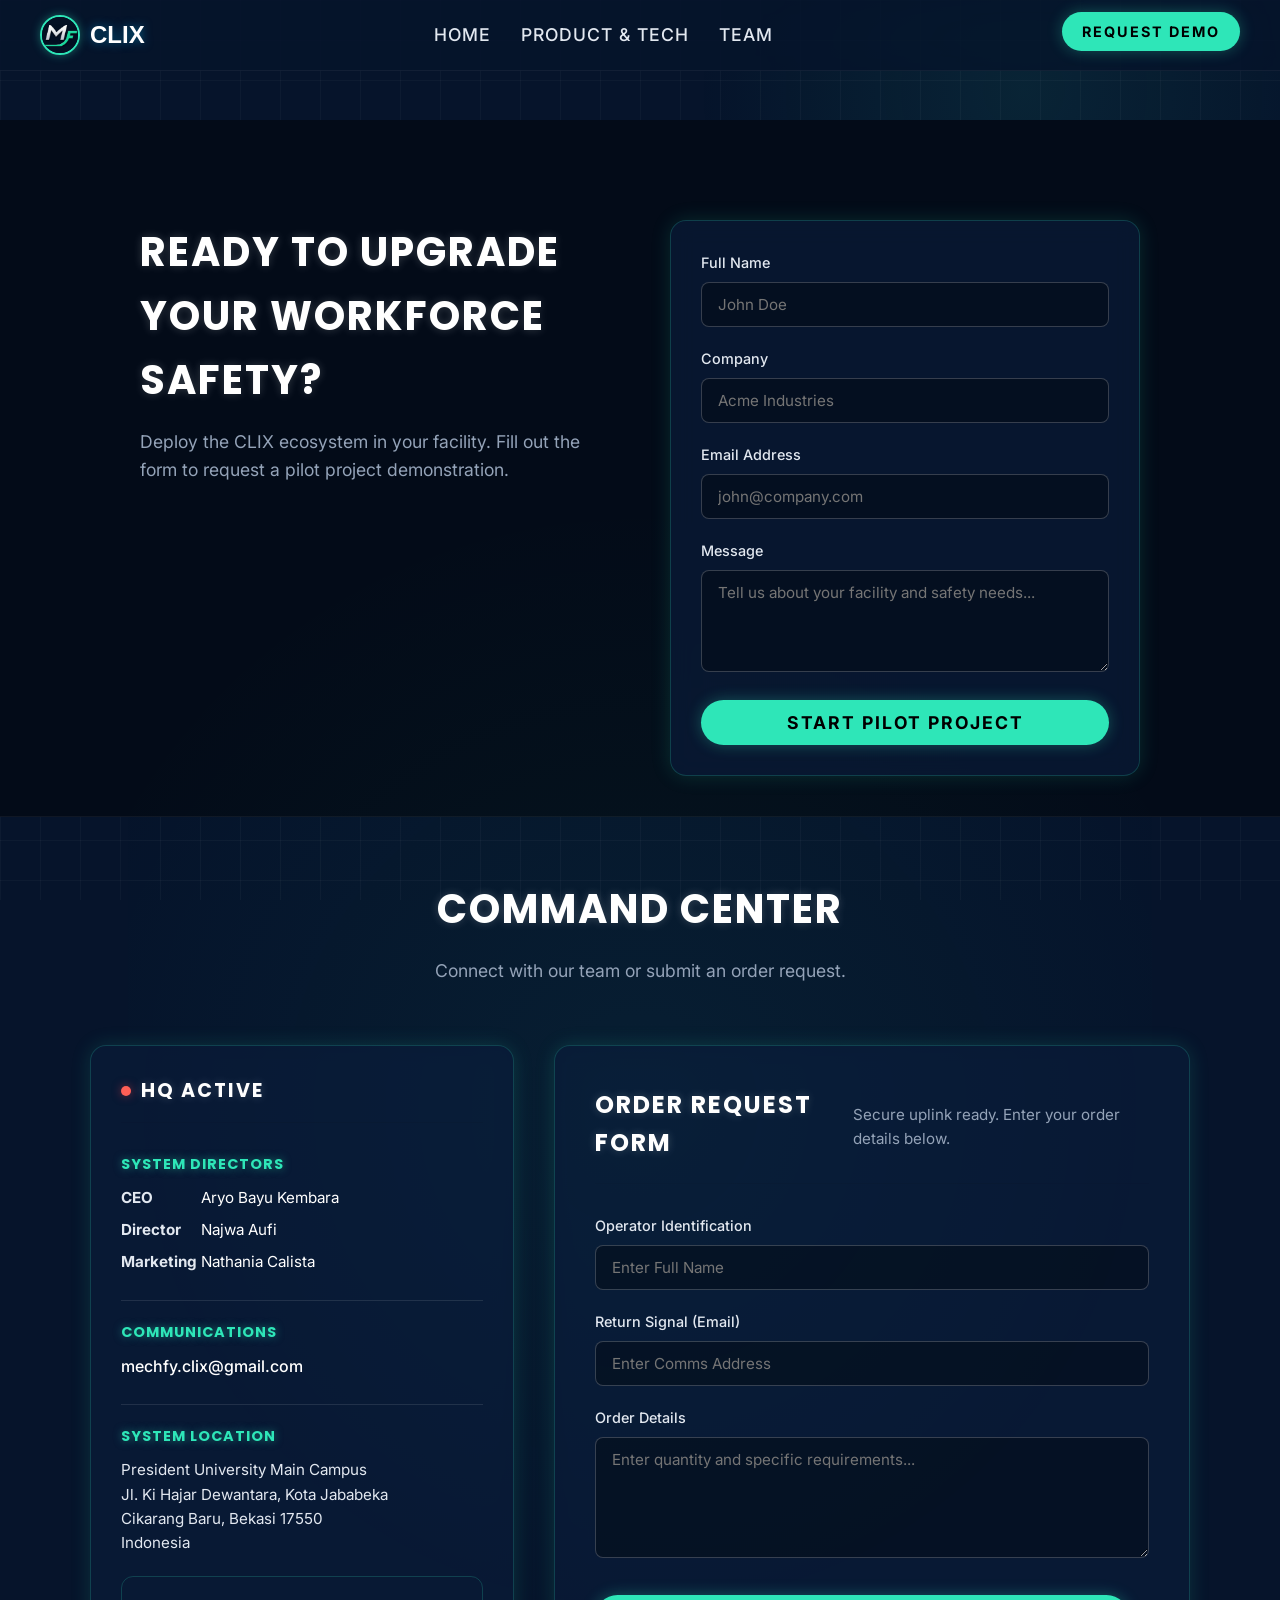
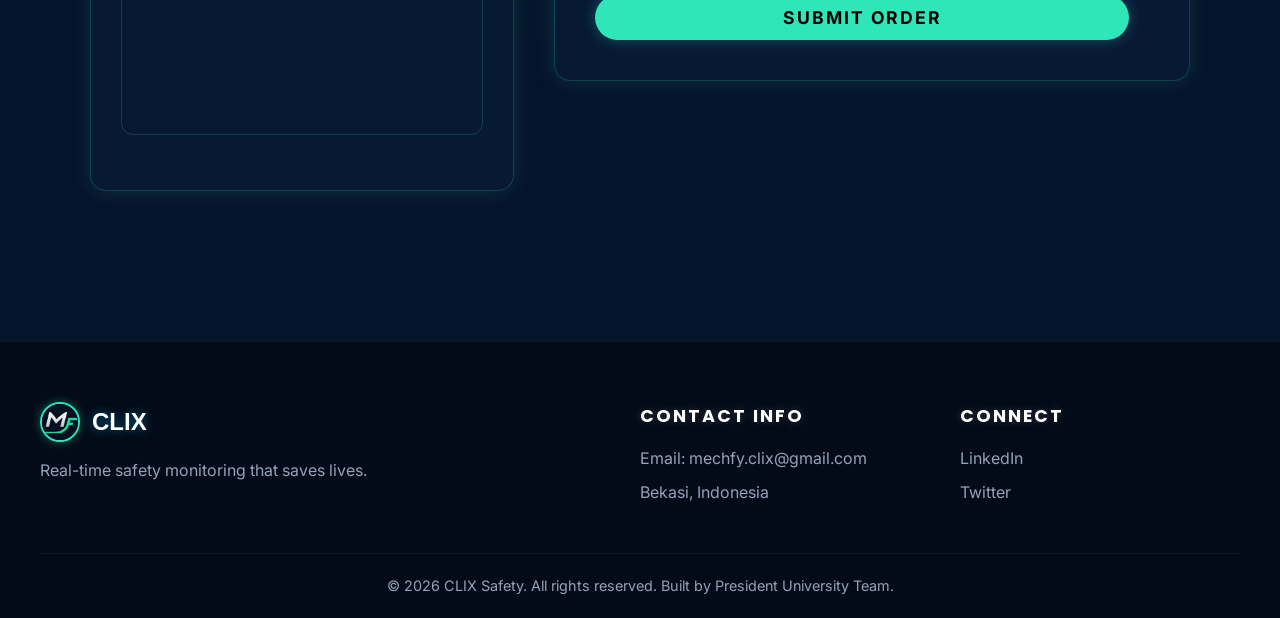
==== contact.html @ ed8d9f06 "Add files via upload" ====
<!DOCTYPE html>
<html lang="en">
<head>
    <meta charset="UTF-8">
    <meta name="viewport" content="width=device-width, initial-scale=1.0">
    <title>CLIX - Command Center</title>
    <meta name="description" content="MECHFY CLIX - Contact our Command Center.">
    <!-- Using Inter and Poppins for clean, modern SaaS typography -->
    <link href="https://fonts.googleapis.com/css2?family=Poppins:wght@400;500;600;700;800&family=Inter:wght@300;400;500;600;700&display=swap" rel="stylesheet">
    <link rel="stylesheet" href="style.css">
    <link rel="stylesheet" href="dark-brand-theme.css">
</head>
<body class="fade-in-page">
    <div class="dark-bg-grid"></div>
    <div class="ambient-glow-dark"></div>

    <nav id="navbar">
        <div class="nav-container">
            <div class="logo">
                <img src="logo.jpeg" alt="MF Logo" class="brand-logo">
                CLIX
            </div>
            <ul class="nav-links">
                <li><a href="index.html" class="nav-link">Home</a></li>
                <li><a href="product.html" class="nav-link">Product & Tech</a></li>
                <li><a href="team.html" class="nav-link">Team</a></li>
            </ul>
            <div class="nav-actions">
                <a href="contact.html" class="btn btn-primary-dark btn-sm">Request Demo</a>
            </div>
            <div class="menu-toggle" id="mobile-menu">
                <span class="bar"></span>
                <span class="bar"></span>
                <span class="bar"></span>
            </div>
        </div>
    </nav>

    <main class="page-content standalone-page">
        <!-- Request Demo Section (from index.html) -->
        <section id="demo" class="section-container-dark bg-dark-gray relative" style="padding-bottom: 40px; border-bottom: 1px solid rgba(255,255,255,0.05);">
            <div class="ambient-glow-center"></div>
            <div class="contact-grid">
                <div class="contact-info fade-in-up">
                    <h2 class="section-title-dark">Ready to upgrade your workforce safety?</h2>
                    <p class="section-desc-dark text-left">Deploy the CLIX ecosystem in your facility. Fill out the form to request a pilot project demonstration.</p>
                </div>
                
                <div class="contact-form-wrapper glass-card-dark fade-in-up delay-2">
                    <form class="saas-form">
                        <div class="form-group">
                            <label>Full Name</label>
                            <input type="text" placeholder="John Doe" required>
                        </div>
                        <div class="form-group">
                            <label>Company</label>
                            <input type="text" placeholder="Acme Industries" required>
                        </div>
                        <div class="form-group">
                            <label>Email Address</label>
                            <input type="email" placeholder="john@company.com" required>
                        </div>
                        <div class="form-group">
                            <label>Message</label>
                            <textarea placeholder="Tell us about your facility and safety needs..." rows="4"></textarea>
                        </div>
                        <button type="submit" class="btn btn-primary-dark w-full">Start Pilot Project</button>
                    </form>
                </div>
            </div>
        </section>

        <!-- Command Center Section -->
        <section id="contact" class="section-container-dark" style="padding-top: 60px;">
            <div class="section-header-dark fade-in-up">
                <h2 class="section-title-dark">Command Center</h2>
                <p class="section-desc-dark">Connect with our team or submit an order request.</p>
            </div>
            
            <div class="command-center-container fade-in-up" style="display: grid; grid-template-columns: 1fr 1.5fr; gap: 40px; max-width: 1100px; margin: 0 auto; align-items: start;">
                
                <!-- Left Panel -->
                <div class="info-panel glass-card-dark" style="padding: 30px;">
                    <div class="panel-header" style="display: flex; align-items: center; gap: 10px; margin-bottom: 30px;">
                        <div class="blinking-dot" style="width: 10px; height: 10px; background: var(--status-red); border-radius: 50%; box-shadow: 0 0 10px rgba(239, 68, 68, 0.5); animation: blink 1.5s infinite alternate;"></div>
                        <h2 class="panel-title" style="font-family: 'Poppins', sans-serif; font-size: 1.2rem; margin: 0; color: var(--text-white);">HQ ACTIVE</h2>
                    </div>
                    
                    <div class="contact-section" style="margin-bottom: 25px;">
                        <h4 class="text-turq" style="font-family: 'Poppins', sans-serif; font-size: 0.9rem; text-transform: uppercase; letter-spacing: 1px; margin-bottom: 10px;">System Directors</h4>
                        <ul class="contact-list" style="list-style: none; padding: 0; color: var(--text-white);">
                            <li style="margin-bottom: 8px;"><strong style="color: var(--text-silver); display: inline-block; width: 80px;">CEO</strong> Aryo Bayu Kembara</li>
                            <li style="margin-bottom: 8px;"><strong style="color: var(--text-silver); display: inline-block; width: 80px;">Director</strong> Najwa Aufi</li>
                            <li style="margin-bottom: 8px;"><strong style="color: var(--text-silver); display: inline-block; width: 80px;">Marketing</strong> Nathania Calista</li>
                        </ul>
                    </div>
                    
                    <div class="divider" style="height: 1px; background: rgba(255,255,255,0.1); margin: 20px 0;"></div>
                    
                    <div class="contact-section" style="margin-bottom: 25px;">
                        <h4 class="text-turq" style="font-family: 'Poppins', sans-serif; font-size: 0.9rem; text-transform: uppercase; letter-spacing: 1px; margin-bottom: 10px;">Communications</h4>
                        <p class="data-value"><a href="mailto:mechfy.clix@gmail.com" style="color: var(--text-white); text-decoration: none; font-weight: 500;">mechfy.clix@gmail.com</a></p>
                    </div>
                    
                    <div class="divider" style="height: 1px; background: rgba(255,255,255,0.1); margin: 20px 0;"></div>
                    
                    <div class="contact-section">
                        <h4 class="text-turq" style="font-family: 'Poppins', sans-serif; font-size: 0.9rem; text-transform: uppercase; letter-spacing: 1px; margin-bottom: 10px;">System Location</h4>
                        <p class="data-value address-text" style="color: var(--text-silver); font-size: 0.95rem; line-height: 1.6; margin-bottom: 20px;">
                            President University Main Campus<br>
                            Jl. Ki Hajar Dewantara, Kota Jababeka<br>
                            Cikarang Baru, Bekasi 17550<br>
                            Indonesia
                        </p>
                        <div class="map-container" style="border-radius: 12px; overflow: hidden; border: 1px solid rgba(46, 230, 184, 0.2);">
                            <iframe src="https://www.google.com/maps/embed?pb=!1m18!1m12!1m3!1d3965.7533031023774!2d107.16817117581177!3d-6.296120593693246!2m3!1f0!2f0!3f0!3m2!1i1024!2i768!4f13.1!3m3!1m2!1s0x2e6984cb26e2e4cd%3A0x8e820cfd4a0fc3f0!2sPresident%20University!5e0!3m2!1sen!2sid!4v1700000000000!5m2!1sen!2sid" width="100%" height="150" style="border:0;" allowfullscreen="" loading="lazy" referrerpolicy="no-referrer-when-downgrade"></iframe>
                        </div>
                    </div>
                </div>

                <!-- Right Panel -->
                <div class="form-panel glass-card-dark" style="padding: 40px;">
                    <div class="form-header" style="margin-bottom: 30px;">
                        <h3 style="font-family: 'Poppins', sans-serif; font-size: 1.5rem; margin-bottom: 5px; color: var(--text-white);">Order Request Form</h3>
                        <p style="color: var(--text-gray); font-size: 0.95rem;">Secure uplink ready. Enter your order details below.</p>
                    </div>
                    
                    <form id="contact-form" class="saas-form">
                        <div class="form-group">
                            <label for="name">Operator Identification</label>
                            <input type="text" id="name" name="name" placeholder="Enter Full Name" required>
                        </div>
                        
                        <div class="form-group">
                            <label for="email">Return Signal (Email)</label>
                            <input type="email" id="email" name="email" placeholder="Enter Comms Address" required>
                        </div>
                        
                        <div class="form-group">
                            <label for="message">Order Details</label>
                            <textarea id="message" name="message" rows="5" placeholder="Enter quantity and specific requirements..." required></textarea>
                        </div>
                        
                        <div class="form-actions" style="margin-top: 30px;">
                            <button type="submit" class="btn btn-primary-dark submit-btn w-full">
                                Submit Order
                            </button>
                            <div class="system-msg" id="form-msg" style="text-align: center; margin-top: 15px; font-weight: 500;"></div>
                        </div>
                    </form>
                </div>
                
            </div>
        </section>
    </main>

    <footer class="footer-dark">
        <div class="footer-container">
            <div class="footer-brand">
                <div class="logo">
                    <img src="logo.jpeg" alt="MF Logo" class="brand-logo"> CLIX
                </div>
                <p class="footer-tagline">Real-time safety monitoring that saves lives.</p>
            </div>
            <div class="footer-links">
                <h4>Contact Info</h4>
                <p>Email: mechfy.clix@gmail.com</p>
                <p>Bekasi, Indonesia</p>
            </div>
            <div class="footer-social">
                <h4>Connect</h4>
                <a href="#" class="social-link">LinkedIn</a>
                <a href="#" class="social-link">Twitter</a>
            </div>
        </div>
        <div class="footer-bottom">
            <p>&copy; 2026 CLIX Safety. All rights reserved. Built by President University Team.</p>
        </div>
    </footer>

    <script src="script.js"></script>
</body>
</html>
---- style.css ----
:root {
    /* Color Palette - ANTIGRAVITY DARK THEME */
    --bg-dark: #050a1f; /* Deep space blue */
    --bg-panel: rgba(10, 17, 40, 0.6); /* Dark holographic glass */
    --neon-cyan: #00bfff; /* Deep sky blue glowing accent */
    --neon-blue: #0077ff; /* Rich blue */
    --neon-red: #ff1744; /* Alert red */
    --neon-purple: #8a2be2; /* Electric purple edge glow */
    --neon-yellow: #ffab00;
    --neon-green: #00e676;
    
    --text-main: #ffffff; /* Crisp white for premium feel */
    --text-muted: #8b9cd0; /* Soft space blue-gray */
    
    --glass-border: rgba(138, 43, 226, 0.4); /* Purple glowing border */
    --glass-bg: rgba(10, 17, 40, 0.6); /* Translucent dark space */
    --tech-shadow: 0 0 15px rgba(138, 43, 226, 0.3), inset 0 0 20px rgba(0, 191, 255, 0.05); /* Volumetric glow */
    
    /* Typography */
    --font-heading: 'Orbitron', sans-serif;
    --font-ui: 'Rajdhani', sans-serif;
    --font-body: 'Inter', sans-serif;
    
    /* Transitions */
    --transition-fast: 0.2s ease;
    --transition-medium: 0.4s cubic-bezier(0.175, 0.885, 0.32, 1.275);
    --transition-slow: 0.8s ease;
}

* {
    margin: 0;
    padding: 0;
    box-sizing: border-box;
}

body {
    background-color: var(--bg-dark);
    color: var(--text-main);
    font-family: var(--font-body);
    line-height: 1.6;
    overflow-x: hidden;
    width: 100%;
    max-width: 100%;
}

html {
    overflow-x: hidden;
    width: 100%;
    max-width: 100%;
    scroll-behavior: smooth;
}

/* Background Effects for Dark Theme */
.cyber-grid {
    position: fixed;
    top: 0;
    left: 0;
    width: 100%;
    height: 100vh;
    background: 
        linear-gradient(rgba(138, 43, 226, 0.05) 1px, transparent 1px),
        linear-gradient(90deg, rgba(138, 43, 226, 0.05) 1px, transparent 1px),
        radial-gradient(ellipse at top left, #0a1128, transparent 80%),
        radial-gradient(ellipse at bottom right, #1a0b2e, transparent 80%);
    background-size: 40px 40px, 40px 40px, 100% 100%, 100% 100%;
    background-color: var(--bg-dark);
    z-index: -2;
    pointer-events: none;
}

.background-glow {
    position: fixed;
    top: -30vh;
    left: -20vw;
    width: 80vw;
    height: 80vh;
    background: radial-gradient(circle, rgba(138, 43, 226, 0.12) 0%, rgba(0, 191, 255, 0.08) 40%, transparent 70%);
    z-index: -1;
    pointer-events: none;
    animation: drift 25s infinite alternate ease-in-out;
}

@keyframes drift {
    0% { transform: translate(0, 0) scale(1); opacity: 0.8; }
    100% { transform: translate(30vw, 20vh) scale(1.2); opacity: 1; }
}

/* Typography & General */
h1, h2, h3, h4, h5, h6 {
    font-family: var(--font-heading);
    letter-spacing: 2px;
    text-transform: uppercase;
    color: #ffffff;
    text-shadow: 0 0 10px rgba(255, 255, 255, 0.2);
}

.text-gradient {
    background: linear-gradient(90deg, var(--neon-cyan), var(--neon-purple));
    -webkit-background-clip: text;
    -webkit-text-fill-color: transparent;
    text-shadow: 0 0 20px rgba(138, 43, 226, 0.4);
}

.neon-text {
    color: var(--neon-cyan);
    text-shadow: 0 0 8px rgba(0, 191, 255, 0.5);
}

/* Glassmorphism Components */
.glass-card {
    background: var(--glass-bg);
    backdrop-filter: blur(15px);
    -webkit-backdrop-filter: blur(15px);
    border: 1px solid var(--glass-border);
    border-radius: 12px;
    padding: 30px;
    box-shadow: var(--tech-shadow);
    position: relative;
    overflow: hidden;
    transition: var(--transition-medium);
}

.glass-card::before {
    content: '';
    position: absolute;
    top: 0;
    left: -100%;
    width: 50%;
    height: 100%;
    background: linear-gradient(to right, transparent, rgba(255, 255, 255, 0.05), transparent);
    transform: skewX(-20deg);
    transition: 0.5s;
    pointer-events: none;
}

.glass-card:hover::before {
    left: 150%;
}

.glass-card:hover {
    box-shadow: 0 0 25px rgba(138, 43, 226, 0.6), inset 0 0 30px rgba(0, 191, 255, 0.15);
    border-color: rgba(0, 191, 255, 0.6);
    transform: translateY(-5px);
}

/* Navigation - Dark Theme */
#navbar {
    position: fixed;
    width: 100%;
    top: 0;
    z-index: 1000;
    background: rgba(5, 10, 31, 0.8);
    backdrop-filter: blur(15px);
    -webkit-backdrop-filter: blur(15px);
    border-bottom: 1px solid rgba(138, 43, 226, 0.3);
    transition: var(--transition-medium);
}

#navbar.scrolled {
    background: rgba(5, 10, 31, 0.95);
    box-shadow: 0 4px 20px rgba(138, 43, 226, 0.2);
    padding: 5px 0;
}

.nav-container {
    max-width: 1400px;
    margin: 0 auto;
    padding: 0 40px;
    display: flex;
    justify-content: space-between;
    align-items: center;
    height: 70px;
}

.logo {
    font-family: var(--font-heading);
    font-size: 1.5rem;
    font-weight: 900;
    display: flex;
    align-items: center;
    gap: 10px;
    color: #ffffff;
    text-shadow: 0 0 10px rgba(0, 191, 255, 0.5);
}

.logo-icon {
    width: 24px;
    height: 24px;
    background: var(--neon-cyan);
    clip-path: polygon(50% 0%, 100% 25%, 100% 75%, 50% 100%, 0% 75%, 0% 25%);
    box-shadow: 0 0 15px var(--neon-cyan);
}

.nav-links {
    display: flex;
    list-style: none;
    gap: 30px;
}

.nav-links a {
    color: #ffffff;
    text-decoration: none;
    font-family: var(--font-ui);
    font-size: 1.1rem;
    font-weight: 600;
    text-transform: uppercase;
    letter-spacing: 1px;
    transition: var(--transition-fast);
    position: relative;
}

.nav-links a::after {
    content: '';
    position: absolute;
    bottom: -5px;
    left: 0;
    width: 0%;
    height: 2px;
    background: var(--neon-cyan);
    transition: var(--transition-fast);
}

.nav-links a:hover, .nav-links a.active {
    color: var(--neon-cyan);
    text-shadow: 0 0 10px rgba(0, 191, 255, 0.5);
}

.nav-links a:hover::after, .nav-links a.active::after {
    width: 100%;
}

.nav-contact {
    color: #ffffff !important;
    background: rgba(138, 43, 226, 0.2);
    border: 1px solid var(--neon-purple);
    padding: 5px 15px;
    border-radius: 4px;
    box-shadow: 0 0 15px rgba(138, 43, 226, 0.4);
}

.nav-contact::after {
    display: none !important;
}

.nav-contact:hover {
    background: #1e4bd8;
    transform: translateY(-2px);
    box-shadow: 0 6px 15px rgba(41, 98, 255, 0.4);
}

.menu-toggle {
    display: none;
    flex-direction: column;
    gap: 5px;
    cursor: pointer;
}

.menu-toggle .bar {
    width: 25px;
    height: 3px;
    background-color: var(--neon-blue);
    transition: var(--transition-fast);
}

/* Common Section Styles */
.section-container {
    max-width: 1400px;
    margin: 0 auto;
    padding: 100px 40px;
}

.section-header {
    text-align: center;
    margin-bottom: 60px;
}

.section-title {
    font-size: 2.5rem;
    color: #ffffff;
    margin-bottom: 15px;
    text-shadow: 0 0 10px rgba(255, 255, 255, 0.2);
}

.title-underline {
    width: 80px;
    height: 4px;
    background: var(--neon-cyan);
    margin: 0 auto;
    position: relative;
}

.title-underline::before, .title-underline::after {
    content: '';
    position: absolute;
    top: 0;
    width: 10px;
    height: 100%;
    background: var(--neon-blue);
}

.title-underline::before { left: -15px; }
.title-underline::after { right: -15px; }

/* Buttons - Dark Theme */
.btn {
    display: inline-block;
    padding: 15px 30px;
    font-family: var(--font-ui);
    font-size: 1.1rem;
    font-weight: 600;
    text-transform: uppercase;
    letter-spacing: 2px;
    text-decoration: none;
    cursor: pointer;
    border: none;
    border-radius: 4px;
    position: relative;
    overflow: hidden;
    transition: var(--transition-fast);
}

.btn-primary {
    background: linear-gradient(135deg, rgba(138, 43, 226, 0.8), rgba(0, 191, 255, 0.8));
    border: 1px solid var(--neon-cyan);
    color: #fff;
    box-shadow: 0 0 20px rgba(138, 43, 226, 0.5);
}

.btn-primary:hover {
    box-shadow: 0 0 30px rgba(0, 191, 255, 0.8);
    transform: translateY(-2px);
    background: linear-gradient(135deg, var(--neon-purple), var(--neon-cyan));
}

.btn-outline {
    background: rgba(0, 191, 255, 0.1);
    color: #ffffff;
    border: 1px solid var(--neon-cyan);
    box-shadow: inset 0 0 10px rgba(0, 191, 255, 0.2);
}

.btn-outline:hover {
    background: rgba(0, 191, 255, 0.2);
    box-shadow: 0 0 20px rgba(0, 191, 255, 0.4), inset 0 0 15px rgba(0, 191, 255, 0.4);
    transform: translateY(-2px);
}

.btn-pulse {
    background: rgba(138, 43, 226, 0.1);
    color: #ffffff;
    border: 1px solid var(--neon-purple);
    animation: pulse-border-dark 2s infinite;
}

.btn-pulse:hover {
    background: rgba(138, 43, 226, 0.4);
    box-shadow: 0 0 20px rgba(138, 43, 226, 0.6);
}

@keyframes pulse-border-dark {
    0% { box-shadow: 0 0 0 0 rgba(138, 43, 226, 0.6); }
    70% { box-shadow: 0 0 0 10px rgba(138, 43, 226, 0); }
    100% { box-shadow: 0 0 0 0 rgba(138, 43, 226, 0); }
}

@keyframes pulse-border-light {
    0% { box-shadow: 0 0 0 0 rgba(41, 98, 255, 0.4); }
    70% { box-shadow: 0 0 0 10px rgba(41, 98, 255, 0); }
    100% { box-shadow: 0 0 0 0 rgba(41, 98, 255, 0); }
}

/* Glassmorphism Cards - Light Theme */
.glass-card {
    background: var(--glass-bg);
    backdrop-filter: blur(15px);
    -webkit-backdrop-filter: blur(15px);
    border: 1px solid var(--glass-border);
    border-radius: 12px;
    padding: 30px;
    position: relative;
    overflow: hidden;
    box-shadow: var(--tech-shadow);
}

.glass-card::before {
    content: '';
    position: absolute;
    top: 0;
    left: 0;
    width: 100%;
    height: 2px;
    background: linear-gradient(90deg, transparent, var(--neon-cyan), transparent);
    opacity: 0.8;
}

/* HERO SECTION */
.hero-section {
    min-height: 100vh;
    display: flex;
    align-items: center;
    padding-top: 80px;
    position: relative;
}

.hero-container {
    max-width: 1400px;
    margin: 0 auto;
    padding: 0 40px;
    display: grid;
    grid-template-columns: 1fr 1fr;
    gap: 50px;
    align-items: center;
}

.hud-badge {
    display: inline-flex;
    align-items: center;
    gap: 10px;
    font-family: var(--font-ui);
    font-weight: 700;
    letter-spacing: 2px;
    color: #009624; /* Darker green for white bg */
    background: rgba(0, 200, 83, 0.1);
    border: 1px solid rgba(0, 200, 83, 0.4);
    padding: 5px 15px;
    border-radius: 20px;
    margin-bottom: 20px;
}

.pulse-dot {
    width: 8px;
    height: 8px;
    border-radius: 50%;
    background: var(--neon-green);
    box-shadow: 0 0 10px var(--neon-green);
    animation: blink 1s infinite alternate;
}

@keyframes blink {
    0% { opacity: 0.3; }
    100% { opacity: 1; }
}

.hero-title {
    font-size: 4rem;
    line-height: 1.1;
    margin-bottom: 20px;
}

.hero-subtitle {
    font-size: 1.2rem;
    color: var(--text-muted);
    margin-bottom: 40px;
    max-width: 500px;
}

.cta-group {
    display: flex;
    gap: 20px;
}

.hero-visual {
    position: relative;
    height: 600px;
    display: flex;
    justify-content: center;
    align-items: center;
}

.product-img {
    max-width: 80%;
    max-height: 80%;
    z-index: 2;
    filter: drop-shadow(0 20px 40px rgba(0, 0, 0, 0.15));
}

.floating {
    animation: float 6s ease-in-out infinite;
}

@keyframes float {
    0% { transform: translateY(0px); }
    50% { transform: translateY(-20px); }
    100% { transform: translateY(0px); }
}

.scan-line {
    position: absolute;
    width: 100%;
    height: 2px;
    background: var(--neon-cyan);
    box-shadow: 0 0 15px var(--neon-cyan);
    top: 0;
    z-index: 3;
    opacity: 0.6;
    animation: scan 4s linear infinite;
}

@keyframes scan {
    0% { top: 10%; opacity: 0; }
    10% { opacity: 0.6; }
    90% { opacity: 0.6; }
    100% { top: 90%; opacity: 0; }
}

/* Floating Indicators - Light Theme */
.floating-indicators {
    position: absolute;
    width: 100%;
    height: 100%;
    top: 0;
    left: 0;
    pointer-events: none;
    z-index: 4;
}

.indicator {
    position: absolute;
    background: rgba(255, 255, 255, 0.9);
    border: 1px solid var(--glass-border);
    padding: 8px 15px;
    border-radius: 6px;
    font-family: var(--font-ui);
    font-size: 0.9rem;
    font-weight: 700;
    letter-spacing: 1px;
    backdrop-filter: blur(5px);
    display: flex;
    align-items: center;
    gap: 10px;
    box-shadow: 0 5px 15px rgba(0, 0, 0, 0.05);
}

.status-active { color: #009624; }
.status-warning { color: #f57f17; }
.status-nominal { color: var(--neon-blue); }
.status-standby { color: var(--neon-red); }

.indicator-icon {
    width: 12px;
    height: 12px;
    border-radius: 50%;
}

.gps-icon { background: var(--neon-green); box-shadow: 0 0 5px var(--neon-green); }
.gas-icon { background: var(--neon-yellow); box-shadow: 0 0 5px var(--neon-yellow); }
.impact-icon { background: var(--neon-blue); box-shadow: 0 0 5px var(--neon-blue); }
.sos-icon { background: var(--neon-red); box-shadow: 0 0 5px var(--neon-red); }

.float-1 { top: 20%; left: 0; animation: float-indicator 4s ease-in-out infinite; }
.float-2 { top: 30%; right: 0; animation: float-indicator 5s ease-in-out infinite 1s; }
.float-3 { bottom: 30%; left: 10%; animation: float-indicator 4.5s ease-in-out infinite 0.5s; }
.float-4 { bottom: 20%; right: 10%; animation: float-indicator 5.5s ease-in-out infinite 1.5s; }

@keyframes float-indicator {
    0%, 100% { transform: translateY(0); }
    50% { transform: translateY(-10px); }
}

/* SYSTEM OVERVIEW */
.system-grid {
    display: grid;
    grid-template-columns: 1fr 1fr;
    gap: 40px;
}

.glow-border {
    border-color: var(--neon-cyan);
    box-shadow: 0 0 0 1px var(--neon-cyan), 0 15px 35px rgba(0, 180, 216, 0.15);
}

.system-grid h3 {
    margin-top: 15px;
    margin-bottom: 15px;
    color: #ffffff;
}

/* PRODUCT SECTION */
.product-layout {
    display: grid;
    grid-template-columns: 1fr 1.5fr;
    gap: 50px;
    align-items: center;
    margin-bottom: 80px;
}

.product-display {
    position: relative;
    display: flex;
    justify-content: center;
    align-items: center;
}

.product-holo-ring {
    position: absolute;
    width: 300px;
    height: 300px;
    border: 2px dashed rgba(0, 180, 216, 0.4);
    border-radius: 50%;
    animation: rotate 20s linear infinite;
    z-index: 1;
}

@keyframes rotate {
    0% { transform: rotate(0deg); }
    100% { transform: rotate(360deg); }
}

.product-closeup {
    max-width: 100%;
    z-index: 2;
    position: relative;
    filter: drop-shadow(0 20px 40px rgba(0, 0, 0, 0.15));
}

.features-grid {
    display: grid;
    grid-template-columns: 1fr 1fr;
    gap: 20px;
}

.feature-item {
    display: flex;
    gap: 15px;
    align-items: flex-start;
    padding: 20px;
    transition: var(--transition-fast);
}

.feature-item:hover {
    transform: translateX(10px);
    border-color: var(--neon-cyan);
    background: rgba(0, 191, 255, 0.1);
    box-shadow: 0 0 20px rgba(0, 191, 255, 0.3), inset 0 0 10px rgba(0, 191, 255, 0.1);
}

.feature-dot {
    width: 12px;
    height: 12px;
    border-radius: 50%;
    margin-top: 6px;
    flex-shrink: 0;
}

.feature-dot.cyan { background: var(--neon-cyan); }
.feature-dot.yellow { background: var(--neon-yellow); }
.feature-dot.blue { background: var(--neon-blue); }
.feature-dot.red { background: var(--neon-red); }
.feature-dot.purple { background: var(--neon-purple); }

.feature-content h4 {
    color: #ffffff;
    margin-bottom: 5px;
    font-size: 1.1rem;
    text-shadow: 0 0 5px rgba(255, 255, 255, 0.2);
}

.feature-content p {
    font-size: 0.9rem;
    color: var(--text-muted);
}

/* Data Pipeline */
.how-it-works {
    text-align: center;
    background: var(--glass-bg);
    border: 1px solid var(--glass-border);
    border-radius: 12px;
    padding: 40px;
    box-shadow: var(--tech-shadow);
}

.subsection-title {
    margin-bottom: 30px;
    color: var(--neon-blue);
}

.pipeline {
    display: flex;
    justify-content: center;
    align-items: center;
    flex-wrap: wrap;
    gap: 20px;
}

.pipe-node {
    padding: 15px 30px;
    background: rgba(10, 17, 40, 0.6);
    backdrop-filter: blur(5px);
    border: 1px solid rgba(138, 43, 226, 0.4);
    border-radius: 6px;
    font-family: var(--font-heading);
    font-weight: 700;
    letter-spacing: 1px;
    color: #ffffff;
    box-shadow: 0 4px 15px rgba(138, 43, 226, 0.2);
}

.pipe-node.active {
    border-color: var(--neon-blue);
    color: var(--neon-blue);
    box-shadow: 0 0 15px rgba(41, 98, 255, 0.15);
    background: rgba(41, 98, 255, 0.05);
}

.pipe-node.alert {
    border-color: var(--neon-red);
    color: var(--neon-red);
    box-shadow: 0 0 15px rgba(255, 23, 68, 0.15);
    background: rgba(255, 23, 68, 0.05);
}

.pipe-arrow {
    width: 50px;
    height: 2px;
    background: var(--neon-cyan);
    position: relative;
}

.pipe-arrow::after {
    content: '';
    position: absolute;
    right: 0;
    top: -4px;
    border-top: 5px solid transparent;
    border-bottom: 5px solid transparent;
    border-left: 10px solid var(--neon-cyan);
}

/* TECHNOLOGY SECTION */
.tech-bg {
    position: relative;
}

.tech-bg::before {
    content: '';
    position: absolute;
    top: 0;
    left: 0;
    width: 100%;
    height: 100%;
    background: radial-gradient(circle at center, rgba(0, 180, 216, 0.03) 0%, transparent 70%);
    pointer-events: none;
}

.tech-content {
    display: grid;
    grid-template-columns: 1fr 1fr;
    gap: 40px;
    align-items: center;
}

.data-visualization {
    position: relative;
    height: 300px;
    display: flex;
    justify-content: center;
    align-items: center;
}

.core-server {
    font-family: var(--font-heading);
    font-weight: 900;
    font-size: 1.5rem;
    color: var(--neon-blue);
    z-index: 10;
}

.data-ring {
    position: absolute;
    border: 1px solid rgba(0, 180, 216, 0.3);
    border-radius: 50%;
    top: 50%;
    left: 50%;
    transform: translate(-50%, -50%);
}

.ring-1 { width: 100px; height: 100px; animation: pulse-ring-light 2s infinite; }
.ring-2 { width: 180px; height: 180px; border-style: dashed; animation: rotate 10s linear infinite; }
.ring-3 { width: 260px; height: 260px; border-color: rgba(41, 98, 255, 0.3); animation: rotate 15s linear infinite reverse; }

@keyframes pulse-ring-light {
    0% { transform: translate(-50%, -50%) scale(1); opacity: 1; border-width: 2px; }
    100% { transform: translate(-50%, -50%) scale(1.5); opacity: 0; border-width: 0px; }
}

/* TEAM PAGE */
.team-grid {
    display: grid;
    grid-template-columns: repeat(auto-fill, minmax(280px, 1fr));
    gap: 30px;
}

.team-card {
    background: rgba(10, 17, 40, 0.6);
    backdrop-filter: blur(10px);
    border: 1px solid var(--glass-border);
    border-radius: 12px;
    padding: 30px 20px;
    text-align: center;
    position: relative;
    overflow: hidden;
    transition: var(--transition-medium);
    cursor: pointer;
    box-shadow: 0 4px 15px rgba(138, 43, 226, 0.1);
}

.team-card::before {
    content: '';
    position: absolute;
    top: 0;
    left: 0;
    width: 100%;
    height: 4px;
    background: var(--neon-blue);
    transform: scaleX(0);
    transform-origin: left;
    transition: var(--transition-medium);
}

.team-card::after {
    content: '';
    position: absolute;
    bottom: 0;
    left: 0;
    width: 100%;
    height: 100%;
    background: linear-gradient(to top, rgba(0, 180, 216, 0.05), transparent);
    opacity: 0;
    transition: var(--transition-medium);
    z-index: 1;
}

.team-card:hover {
    transform: translateY(-10px);
    border-color: rgba(0, 180, 216, 0.3);
    box-shadow: 0 20px 40px rgba(0, 180, 216, 0.1);
}

.team-card:hover::before {
    transform: scaleX(1);
    background: var(--neon-cyan);
}

.team-card:hover::after {
    opacity: 1;
}

.member-photo {
    width: 100px;
    height: 100px;
    border-radius: 50%;
    margin: 0 auto 20px;
    background: #f1f5f9;
    border: 3px solid rgba(0, 180, 216, 0.1);
    position: relative;
    z-index: 2;
    overflow: hidden;
    display: flex;
    align-items: center;
    justify-content: center;
}

.member-photo img {
    width: 100%;
    height: 100%;
    object-fit: cover;
    filter: grayscale(20%) contrast(1.1);
    transition: var(--transition-medium);
}

.team-card:hover .member-photo img {
    filter: grayscale(0%) contrast(1);
}

.member-info {
    position: relative;
    z-index: 2;
}

.member-name {
    font-family: var(--font-heading);
    font-size: 1.1rem;
    color: #ffffff;
    margin-bottom: 5px;
    letter-spacing: 1px;
    text-shadow: 0 0 5px rgba(255, 255, 255, 0.2);
}

.member-role {
    font-family: var(--font-ui);
    color: var(--neon-blue);
    font-weight: 700;
    font-size: 0.9rem;
    text-transform: uppercase;
    margin-bottom: 15px;
}

.member-desc {
    font-size: 0.85rem;
    color: var(--text-muted);
    transition: var(--transition-medium);
    height: 0;
    overflow: hidden;
}

.team-card:hover .member-desc {
    height: 40px;
    margin-top: 10px;
}

/* CONTACT PAGE */
.command-center-container {
    display: grid;
    grid-template-columns: 1fr 1.5fr;
    gap: 40px;
}

.tech-border {
    border: 1px solid var(--glass-border);
    position: relative;
}

.tech-border::before {
    content: '';
    position: absolute;
    top: -1px; left: -1px;
    width: 20px; height: 20px;
    border-top: 2px solid var(--neon-blue);
    border-left: 2px solid var(--neon-blue);
}
.tech-border::after {
    content: '';
    position: absolute;
    bottom: -1px; right: -1px;
    width: 20px; height: 20px;
    border-bottom: 2px solid var(--neon-blue);
    border-right: 2px solid var(--neon-blue);
}

.panel-header, .form-header {
    display: flex;
    align-items: center;
    gap: 15px;
    margin-bottom: 30px;
    border-bottom: 1px solid rgba(0, 0, 0, 0.05);
    padding-bottom: 15px;
}

.blinking-dot.red {
    width: 12px; height: 12px;
    background: var(--neon-red);
    border-radius: 50%;
    animation: blink 1.5s infinite;
}

.contact-section {
    margin-bottom: 25px;
}

.contact-section h4 {
    margin-bottom: 10px;
    font-size: 1rem;
}

.contact-list {
    list-style: none;
}

.contact-list li {
    margin-bottom: 8px;
    font-size: 0.95rem;
    display: flex;
    align-items: center;
}

.role {
    display: inline-block;
    width: 70px;
    font-family: var(--font-ui);
    font-size: 0.8rem;
    color: var(--text-muted);
    text-transform: uppercase;
    font-weight: 600;
}

.divider {
    height: 1px;
    background: linear-gradient(90deg, transparent, rgba(0,0,0,0.05), transparent);
    margin: 20px 0;
}

.link-hover {
    color: var(--neon-blue);
    text-decoration: none;
    font-weight: 600;
    transition: var(--transition-fast);
}

.link-hover:hover {
    color: var(--neon-cyan);
}

.address-text {
    font-size: 0.9rem;
    color: var(--text-muted);
    margin-bottom: 15px;
}

.map-container {
    position: relative;
    border: 1px solid var(--glass-border);
    border-radius: 6px;
    overflow: hidden;
}

.map-overlay {
    position: absolute;
    top: 10px;
    right: 10px;
    background: rgba(255, 255, 255, 0.9);
    border: 1px solid var(--neon-blue);
    color: var(--neon-blue);
    font-family: var(--font-ui);
    font-size: 0.7rem;
    padding: 3px 8px;
    border-radius: 4px;
    pointer-events: none;
    font-weight: 700;
}

/* FORM */
.status-indicator {
    margin-left: auto;
    font-family: var(--font-ui);
    font-size: 0.8rem;
    color: #009624;
    background: rgba(0, 200, 83, 0.1);
    padding: 3px 10px;
    border-radius: 10px;
    border: 1px solid rgba(0, 200, 83, 0.4);
    font-weight: 600;
}

.cyber-form .input-group {
    position: relative;
    margin-bottom: 25px;
}

.cyber-form label {
    display: block;
    font-family: var(--font-ui);
    font-size: 0.85rem;
    color: var(--text-muted);
    margin-bottom: 8px;
    letter-spacing: 1px;
    font-weight: 600;
}

.cyber-form input, .cyber-form textarea {
    width: 100%;
    background: rgba(10, 17, 40, 0.6);
    border: 1px solid rgba(138, 43, 226, 0.3);
    color: #ffffff;
    padding: 15px;
    font-family: var(--font-body);
    border-radius: 6px;
    outline: none;
    transition: var(--transition-fast);
    box-shadow: inset 0 2px 4px rgba(0,0,0,0.2);
}

.cyber-form input:focus, .cyber-form textarea:focus {
    border-color: var(--neon-cyan);
    background: rgba(10, 17, 40, 0.8);
    box-shadow: 0 0 10px rgba(0, 191, 255, 0.3), inset 0 2px 4px rgba(0,0,0,0.2);
}

.input-focus-border {
    position: absolute;
    bottom: 0;
    left: 0;
    width: 0;
    height: 2px;
    background: var(--neon-blue);
    transition: var(--transition-medium);
}

.cyber-form input:focus ~ .input-focus-border,
.cyber-form textarea:focus ~ .input-focus-border {
    width: 100%;
}

.form-actions {
    display: flex;
    align-items: center;
    gap: 20px;
}

.submit-btn {
    width: 100%;
    display: flex;
    justify-content: center;
    align-items: center;
    gap: 10px;
}

.system-msg {
    font-family: var(--font-ui);
    font-size: 0.9rem;
    font-weight: 600;
}

/* FOOTER */
footer {
    border-top: 1px solid var(--glass-border);
    padding: 30px 40px;
    background: rgba(5, 10, 31, 0.8);
    backdrop-filter: blur(10px);
    margin-top: 50px;
}

.footer-content {
    max-width: 1400px;
    margin: 0 auto;
    display: flex;
    justify-content: space-between;
    align-items: center;
}

.footer-logo {
    font-family: var(--font-heading);
    font-weight: 700;
    color: var(--neon-blue);
    letter-spacing: 2px;
}

.footer-copy {
    font-family: var(--font-ui);
    color: var(--text-muted);
    font-size: 0.9rem;
    letter-spacing: 1px;
}

/* Scroll Animations Classes */
.fade-in { opacity: 0; transition: opacity 1s ease-in-out; }
.fade-in.appear { opacity: 1; }
.fade-in-up { opacity: 0; transform: translateY(30px); transition: opacity 0.8s ease-out, transform 0.8s ease-out; }
.fade-in-up.appear { opacity: 1; transform: translateY(0); }
.delay-1 { transition-delay: 0.1s; }
.delay-2 { transition-delay: 0.2s; }
.delay-3 { transition-delay: 0.3s; }
.delay-4 { transition-delay: 0.4s; }
.delay-5 { transition-delay: 0.5s; }

/* Futuristic Video Frame */
.video-frame {
    position: relative;
    padding: 12px;
    background: rgba(255, 255, 255, 0.4);
    border-radius: 15px;
    border: 1px solid rgba(0, 180, 216, 0.3);
    box-shadow: 0 15px 35px rgba(0, 180, 216, 0.1);
    backdrop-filter: blur(10px);
    -webkit-backdrop-filter: blur(10px);
}

.video-frame::before {
    content: '';
    position: absolute;
    top: -2px; left: -2px; right: -2px; bottom: -2px;
    border-radius: 17px;
    background: linear-gradient(45deg, var(--neon-cyan), transparent 40%, transparent 60%, var(--neon-blue));
    z-index: -1;
    opacity: 0.5;
}

.frame-bracket {
    position: absolute;
    width: 25px;
    height: 25px;
    border-color: var(--neon-blue);
    border-style: solid;
    z-index: 5;
    pointer-events: none;
}

.bracket-tl { top: -5px; left: -5px; border-width: 3px 0 0 3px; border-radius: 8px 0 0 0; }
.bracket-tr { top: -5px; right: -5px; border-width: 3px 3px 0 0; border-radius: 0 8px 0 0; }
.bracket-bl { bottom: -5px; left: -5px; border-width: 0 0 3px 3px; border-radius: 0 0 0 8px; }
.bracket-br { bottom: -5px; right: -5px; border-width: 0 3px 3px 0; border-radius: 0 0 8px 0; }

.video-frame video {
    display: block;
    border-radius: 10px;
    box-shadow: 0 4px 15px rgba(0,0,0,0.05);
}

/* PROFILE MODAL */
.modal-overlay {
    position: fixed;
    top: 0;
    left: 0;
    width: 100%;
    height: 100%;
    background: rgba(15, 23, 42, 0.8);
    backdrop-filter: blur(10px);
    z-index: 2000;
    display: flex;
    justify-content: center;
    align-items: center;
    opacity: 0;
    pointer-events: none;
    transition: var(--transition-medium);
}

.modal-overlay.active {
    opacity: 1;
    pointer-events: all;
}

.modal-content {
    width: 90%;
    max-width: 600px;
    background: rgba(10, 17, 40, 0.95);
    border: 1px solid var(--neon-purple);
    box-shadow: 0 0 30px rgba(138, 43, 226, 0.4), inset 0 0 20px rgba(0, 191, 255, 0.1);
    padding: 40px;
    position: relative;
    transform: scale(0.9);
    transition: var(--transition-medium);
    border-radius: 12px;
}

.modal-overlay.active .modal-content {
    transform: scale(1);
}

.close-modal {
    position: absolute;
    top: 15px;
    right: 20px;
    font-size: 2rem;
    color: var(--neon-blue);
    cursor: pointer;
    transition: var(--transition-fast);
    line-height: 1;
}

.close-modal:hover {
    color: var(--neon-red);
    transform: scale(1.1);
}

.modal-body {
    display: flex;
    gap: 30px;
    align-items: center;
}

.modal-photo {
    width: 150px;
    height: 150px;
    border-radius: 50%;
    border: 3px solid var(--neon-cyan);
    overflow: hidden;
    flex-shrink: 0;
    box-shadow: 0 10px 20px rgba(0, 180, 216, 0.2);
}

.modal-photo img {
    width: 100%;
    height: 100%;
    object-fit: cover;
}

.modal-info h2 {
    font-size: 1.8rem;
    margin-bottom: 5px;
    color: #ffffff;
    text-shadow: 0 0 10px rgba(255, 255, 255, 0.2);
}

.modal-email {
    font-family: var(--font-body);
    font-size: 0.9rem;
    color: var(--text-muted);
    margin-bottom: 15px;
    font-style: italic;
}

.modal-desc {
    font-size: 1rem;
    color: var(--text-main);
    line-height: 1.6;
}

@media (max-width: 680px) {
    .modal-body {
        flex-direction: column;
        text-align: center;
        gap: 20px;
    }
    .title-underline {
        margin-left: auto !important;
        margin-right: auto !important;
    }
    
    /* Pipeline Mobile Fix */
    .pipeline {
        flex-direction: column;
        gap: 15px;
    }
    .pipe-arrow {
        width: 2px;
        height: 30px;
    }
    .pipe-arrow::after {
        right: auto;
        top: auto;
        bottom: -8px;
        left: -4px;
        border-left: 5px solid transparent;
        border-right: 5px solid transparent;
        border-top: 10px solid var(--neon-cyan);
        border-bottom: none;
    }
}

/* MULTI-PAGE LAYOUT ADDITIONS */
.standalone-page {
    padding-top: 120px;
    min-height: calc(100vh - 150px);
}

.fade-in-page {
    animation: page-load 0.8s ease-out forwards;
}

@keyframes page-load {
    0% { opacity: 0; transform: translateY(10px); }
    100% { opacity: 1; transform: translateY(0); }
}

.tech-list {
    list-style: none;
    margin-top: 20px;
}

.tech-list li {
    margin-bottom: 15px;
    font-size: 0.95rem;
    padding-left: 20px;
    position: relative;
    color: var(--text-main);
}

.tech-list li::before {
    content: '';
    position: absolute;
    left: 0;
    top: 8px;
    width: 8px;
    height: 8px;
    background: var(--neon-blue);
    border-radius: 50%;
}

/* RESPONSIVE DESIGN */
@media (max-width: 1024px) {
    .hero-title { font-size: 3rem; }
    .product-layout, .tech-content, .command-center-container { grid-template-columns: 1fr; }
    .hero-container { grid-template-columns: 1fr; text-align: center; }
    .cta-group { justify-content: center; }
    .hero-visual { height: 400px; margin-top: 40px; }
}

@media (max-width: 680px) {
    .nav-links {
        position: fixed;
        right: -100%;
        top: 70px;
        flex-direction: column;
        background: rgba(5, 10, 31, 0.98);
        backdrop-filter: blur(15px);
        width: 100%;
        height: calc(100vh - 70px);
        padding: 40px;
        text-align: center;
        transition: var(--transition-medium);
        border-top: 1px solid rgba(138, 43, 226, 0.3);
    }
    .nav-links.active { right: 0; }
    .menu-toggle { display: flex; z-index: 1001; }
    .system-grid, .features-grid { grid-template-columns: 1fr; }
    .hero-title { font-size: 2.2rem; }
    .team-grid { grid-template-columns: repeat(auto-fill, minmax(240px, 1fr)); }
    
    /* Layout Adjustments for Mobile */
    .section-container { padding: 60px 20px; }
    .hero-container { padding: 0 20px; }
    .footer-content { flex-direction: column; gap: 15px; text-align: center; }
    .product-holo-ring { width: 240px; height: 240px; }
    .video-frame { padding: 8px; margin: 0 10px; }
    
    /* Floating Indicators Adjustments */
    .indicator { padding: 5px 10px; font-size: 0.75rem; }
    .float-1 { top: 10%; left: 0%; }
    .float-2 { top: 20%; right: 0%; }
    .float-3 { bottom: 15%; left: 0%; }
    .float-4 { bottom: 5%; right: 0%; }
    
    .data-visualization { transform: scale(0.8); }
}

@media (max-width: 480px) {
    .hero-title { font-size: 1.8rem; }
    .hero-subtitle { font-size: 1rem; }
    .cta-group { flex-direction: column; width: 100%; }
    .btn { text-align: center; width: 100%; }
    .hero-visual { height: 300px; margin-top: 20px; }
    .product-holo-ring { width: 180px; height: 180px; }
    .floating-indicators { transform: scale(0.85); }
}

/* =========================================================================
   INDUSTRIAL THEME (PILOT PROJECT FORM)
   ========================================================================= */
.theme-industrial {
    background-color: #ffffff;
    color: #111111;
    font-family: 'Inter', sans-serif;
}

.theme-industrial .industrial-bg {
    position: fixed;
    top: 0;
    left: 0;
    width: 100%;
    height: 100%;
    background-image: 
        linear-gradient(#f0f0f0 1px, transparent 1px),
        linear-gradient(90deg, #f0f0f0 1px, transparent 1px);
    background-size: 30px 30px;
    z-index: -2;
    pointer-events: none;
    opacity: 0.5;
}

.theme-industrial .industrial-nav {
    background: #ffffff;
    border-bottom: 2px solid #111111;
    padding: 15px 0;
}

.theme-industrial .industrial-nav .logo {
    color: #111111;
}

.theme-industrial .industrial-icon {
    background: #ffcc00;
    clip-path: polygon(10% 0, 100% 0, 90% 100%, 0% 100%);
    border-radius: 0;
    box-shadow: none;
}

.theme-industrial .nav-links a {
    color: #111111;
}

.theme-industrial .nav-links a::after {
    background: #ffcc00;
    height: 3px;
    bottom: -6px;
}

.industrial-form-wrapper {
    background: rgba(10, 17, 40, 0.6);
    backdrop-filter: blur(15px);
    border: 1px solid var(--neon-purple);
    border-radius: 12px;
    padding: 50px;
    box-shadow: 0 0 30px rgba(138, 43, 226, 0.3), inset 0 0 20px rgba(0, 191, 255, 0.1);
    position: relative;
    margin-bottom: 80px;
}

.industrial-header {
    text-align: center;
    margin-bottom: 40px;
    position: relative;
}

.safety-stripe {
    position: absolute;
    top: -50px;
    left: -50px;
    width: 100px;
    height: 10px;
    background: repeating-linear-gradient(
        45deg,
        var(--neon-purple),
        var(--neon-purple) 10px,
        var(--neon-cyan) 10px,
        var(--neon-cyan) 20px
    );
    box-shadow: 0 0 15px rgba(138, 43, 226, 0.5);
}

.industrial-title {
    font-family: 'Orbitron', sans-serif;
    font-weight: 700;
    font-size: 2.2rem;
    color: #ffffff;
    text-shadow: 0 0 10px rgba(255, 255, 255, 0.2);
    text-transform: uppercase;
    letter-spacing: 1px;
    margin-bottom: 15px;
}

.industrial-subtitle {
    font-size: 1rem;
    color: var(--text-muted);
    max-width: 600px;
    margin: 0 auto;
    line-height: 1.6;
}

.industrial-form .form-row {
    display: flex;
    gap: 20px;
    margin-bottom: 25px;
}

.industrial-form .form-group {
    margin-bottom: 25px;
}

.industrial-form .half {
    flex: 1;
    margin-bottom: 0;
}

.industrial-form label {
    display: block;
    font-size: 0.85rem;
    font-weight: 600;
    color: #ffffff;
    margin-bottom: 8px;
    text-transform: uppercase;
    letter-spacing: 0.5px;
}

.industrial-form .required {
    color: #e53935;
}

.industrial-form input,
.industrial-form select,
.industrial-form textarea {
    width: 100%;
    padding: 14px 16px;
    font-family: 'Inter', sans-serif;
    font-size: 1rem;
    color: #ffffff;
    background: rgba(10, 17, 40, 0.6);
    border: 1px solid rgba(138, 43, 226, 0.3);
    border-radius: 6px;
    outline: none;
    transition: all 0.2s ease;
    box-shadow: inset 0 2px 4px rgba(0,0,0,0.2);
}

.industrial-form select {
    appearance: none;
    background-image: url("data:image/svg+xml;charset=UTF-8,%3csvg xmlns='http://www.w3.org/2000/svg' viewBox='0 0 24 24' fill='none' stroke='%23ffffff' stroke-width='2' stroke-linecap='round' stroke-linejoin='round'%3e%3cpolyline points='6 9 12 15 18 9'%3e%3c/polyline%3e%3c/svg%3e");
    background-repeat: no-repeat;
    background-position: right 15px center;
    background-size: 16px;
    cursor: pointer;
}

.industrial-form input:focus,
.industrial-form select:focus,
.industrial-form textarea:focus {
    border-color: var(--neon-cyan);
    background: rgba(10, 17, 40, 0.8);
    box-shadow: 0 0 10px rgba(0, 191, 255, 0.3), inset 0 2px 4px rgba(0,0,0,0.2);
}

.form-actions-industrial {
    margin-top: 40px;
    text-align: right;
}

.btn-industrial {
    background: linear-gradient(135deg, rgba(138, 43, 226, 0.8), rgba(0, 191, 255, 0.8));
    color: #ffffff;
    font-family: 'Orbitron', sans-serif;
    font-weight: 700;
    font-size: 1.1rem;
    text-transform: uppercase;
    letter-spacing: 1px;
    padding: 16px 40px;
    border: 1px solid var(--neon-cyan);
    border-radius: 6px;
    cursor: pointer;
    transition: all 0.2s ease;
    display: inline-block;
    box-shadow: 0 0 20px rgba(138, 43, 226, 0.5);
}

.btn-industrial:hover {
    background: linear-gradient(135deg, var(--neon-purple), var(--neon-cyan));
    transform: translate(-3px, -3px);
    box-shadow: 0 0 30px rgba(0, 191, 255, 0.8);
}

@media (max-width: 768px) {
    .industrial-form .form-row {
        flex-direction: column;
        gap: 25px;
    }
    
    .industrial-form-wrapper {
        padding: 30px 20px;
        box-shadow: 5px 5px 0px #ffcc00;
    }
    
    .industrial-title {
        font-size: 1.8rem;
    }
    
    .form-actions-industrial {
        text-align: center;
    }
    
    .btn-industrial {
        width: 100%;
    }
}
---- dark-brand-theme.css ----
/* 
  DARK INDUSTRIAL-TECH THEME
  Overrides for the MECHFY CLIX Branding
*/

:root {
    --navy-bg: #06142B;
    --navy-surface: #0A1C3A;
    --navy-surface-glass: rgba(10, 28, 58, 0.7);
    --border-glass: rgba(46, 230, 184, 0.2);
    
    --text-white: #FFFFFF;
    --text-silver: #E2E8F0;
    --text-gray: #94A3B8;
    
    --accent-turq: #2EE6B8;
    --accent-turq-hover: #1DD1A5;
    --accent-turq-glow: rgba(46, 230, 184, 0.3);
    
    --status-green: #27C93F;
    --status-yellow: #FFBD2E;
    --status-red: #FF5F56;
    
    --shadow-glow: 0 0 20px rgba(46, 230, 184, 0.15);
    --shadow-soft: 0 10px 30px rgba(0, 0, 0, 0.5);
}

body.fade-in-page {
    background-color: var(--navy-bg);
    color: var(--text-silver);
    font-family: 'Inter', sans-serif;
}

/* Backgrounds */
.dark-bg-grid {
    position: fixed;
    top: 0;
    left: 0;
    width: 100%;
    height: 100vh;
    background: 
        linear-gradient(rgba(255, 255, 255, 0.03) 1px, transparent 1px),
        linear-gradient(90deg, rgba(255, 255, 255, 0.03) 1px, transparent 1px);
    background-size: 40px 40px;
    z-index: -2;
    pointer-events: none;
}

.ambient-glow-dark {
    position: absolute;
    top: -20vh;
    right: -10vw;
    width: 60vw;
    height: 60vh;
    background: radial-gradient(circle, rgba(46, 230, 184, 0.08) 0%, transparent 70%);
    z-index: -1;
    pointer-events: none;
    border-radius: 50%;
}

.ambient-glow-center {
    position: absolute;
    top: 50%;
    left: 50%;
    transform: translate(-50%, -50%);
    width: 80%;
    height: 80%;
    background: radial-gradient(circle, rgba(46, 230, 184, 0.05) 0%, transparent 60%);
    z-index: 0;
    pointer-events: none;
}

/* Typography Overrides */
h1, h2, h3, h4, h5, h6 {
    font-family: 'Poppins', sans-serif;
    color: var(--text-white);
    font-weight: 700;
}

.text-gradient-turq {
    background: linear-gradient(90deg, var(--accent-turq), #60A5FA);
    -webkit-background-clip: text;
    -webkit-text-fill-color: transparent;
    text-shadow: 0 0 20px rgba(46, 230, 184, 0.3);
}

.text-turq { color: var(--accent-turq); text-shadow: 0 0 8px rgba(46, 230, 184, 0.5); }
.text-yellow { color: var(--status-yellow); }
.text-green { color: var(--status-green); }
.text-silver { color: var(--text-silver); }

/* Logo Styling */
.brand-logo {
    width: 40px;
    height: 40px;
    border-radius: 50%;
    object-fit: cover;
    border: 2px solid var(--accent-turq);
    box-shadow: 0 0 10px rgba(46, 230, 184, 0.4);
}

/* Navigation Dark Override */
#navbar {
    background: rgba(6, 20, 43, 0.85);
    border-bottom: 1px solid rgba(255, 255, 255, 0.05);
}

#navbar.scrolled {
    background: rgba(6, 20, 43, 0.95);
    box-shadow: var(--shadow-soft);
    border-bottom: 1px solid rgba(46, 230, 184, 0.1);
}

.nav-links a {
    color: var(--text-silver);
    font-family: 'Inter', sans-serif;
    font-weight: 500;
}

.nav-links a:hover, .nav-links a.active {
    color: var(--accent-turq);
    text-shadow: 0 0 8px rgba(46, 230, 184, 0.5);
}

.nav-links a::after {
    background: var(--accent-turq);
    box-shadow: 0 0 8px var(--accent-turq);
}

/* Buttons Dark */
.btn-primary-dark {
    background: var(--accent-turq);
    color: #000 !important;
    border-radius: 50px;
    border: none;
    padding: 12px 28px;
    font-family: 'Inter', sans-serif;
    font-weight: 700;
    transition: all 0.3s ease;
    box-shadow: 0 0 15px rgba(46, 230, 184, 0.3);
}

.btn-primary-dark:hover {
    background: var(--accent-turq-hover);
    transform: translateY(-2px);
    box-shadow: 0 0 25px rgba(46, 230, 184, 0.6);
}

.btn-outline-dark {
    background: transparent;
    color: var(--text-white);
    border: 1px solid rgba(255, 255, 255, 0.3);
    border-radius: 50px;
    padding: 12px 28px;
    font-family: 'Inter', sans-serif;
    font-weight: 600;
    transition: all 0.3s ease;
}

.btn-outline-dark:hover {
    background: rgba(255, 255, 255, 0.05);
    border-color: var(--text-white);
}

.btn-sm {
    padding: 8px 20px;
    font-size: 0.9rem;
}

/* Glass Card Dark */
.glass-card-dark {
    background: var(--navy-surface-glass);
    backdrop-filter: blur(12px);
    -webkit-backdrop-filter: blur(12px);
    border: 1px solid var(--border-glass);
    border-radius: 16px;
    padding: 30px;
    box-shadow: var(--shadow-glow);
    transition: all 0.3s ease;
}

.glass-card-dark:hover {
    box-shadow: 0 0 30px rgba(46, 230, 184, 0.2);
    transform: translateY(-4px);
    border-color: rgba(46, 230, 184, 0.5);
}

/* HERO SECTION DARK */
.hero-section-dark {
    min-height: 100vh;
    display: flex;
    align-items: center;
    padding-top: 100px;
    padding-bottom: 60px;
}

.hero-container-dark {
    max-width: 1280px;
    margin: 0 auto;
    padding: 0 40px;
    display: grid;
    grid-template-columns: 1.2fr 1fr;
    gap: 60px;
    align-items: center;
}

.saas-badge-dark {
    display: inline-flex;
    align-items: center;
    gap: 8px;
    background: rgba(46, 230, 184, 0.1);
    color: var(--accent-turq);
    border: 1px solid rgba(46, 230, 184, 0.3);
    padding: 6px 16px;
    border-radius: 30px;
    font-size: 0.85rem;
    font-weight: 600;
    margin-bottom: 24px;
    box-shadow: inset 0 0 10px rgba(46, 230, 184, 0.1);
}

.pulse-dot-turq {
    width: 6px;
    height: 6px;
    background: var(--accent-turq);
    border-radius: 50%;
    box-shadow: 0 0 8px var(--accent-turq);
    animation: blink 1.5s infinite alternate;
}

.hero-title-dark {
    font-size: 3.8rem;
    line-height: 1.15;
    font-weight: 800;
    margin-bottom: 24px;
    color: var(--text-white);
}

.hero-subtitle-dark {
    font-size: 1.15rem;
    color: var(--text-gray);
    margin-bottom: 40px;
    max-width: 540px;
    line-height: 1.7;
}

.hero-visual-dark {
    position: relative;
    width: 100%;
    height: 550px;
    display: flex;
    justify-content: center;
    align-items: center;
}

.dashboard-mockup {
    width: 90%;
    height: 80%;
    padding: 0;
    overflow: hidden;
    display: flex;
    flex-direction: column;
    border: 1px solid rgba(255, 255, 255, 0.1);
    background: #0A1428;
}

.mockup-header {
    height: 36px;
    background: rgba(0, 0, 0, 0.5);
    border-bottom: 1px solid rgba(255, 255, 255, 0.05);
    display: flex;
    align-items: center;
    padding: 0 16px;
    gap: 12px;
}

.mockup-title {
    color: var(--text-silver);
}

.floating-cards-dark {
    position: absolute;
    top: 0;
    left: 0;
    width: 100%;
    height: 100%;
    pointer-events: none;
}

.glass-pill-dark {
    position: absolute;
    background: rgba(10, 28, 58, 0.85);
    backdrop-filter: blur(12px);
    border: 1px solid rgba(46, 230, 184, 0.3);
    box-shadow: 0 8px 32px rgba(0, 0, 0, 0.4);
    padding: 10px 18px;
    border-radius: 30px;
    display: flex;
    align-items: center;
    gap: 10px;
    font-size: 0.85rem;
    font-weight: 600;
    color: var(--text-silver);
    width: max-content;
    height: max-content;
}

.pill-icon {
    width: 10px;
    height: 10px;
    border-radius: 50%;
}

.bg-yellow { background: var(--status-yellow); box-shadow: 0 0 8px var(--status-yellow); }
.bg-turq { background: var(--accent-turq); box-shadow: 0 0 8px var(--accent-turq); }
.bg-green { background: var(--status-green); box-shadow: 0 0 8px var(--status-green); }

.floating-cards-dark .float-1 { top: 15%; bottom: auto; left: -5%; right: auto; animation: float 4s ease-in-out infinite; }
.floating-cards-dark .float-2 { top: auto; bottom: 25%; left: auto; right: -5%; animation: float 5s ease-in-out infinite 1s; }
.floating-cards-dark .float-3 { top: 40%; bottom: auto; left: auto; right: -10%; animation: float 4.5s ease-in-out infinite 0.5s; }

/* SECTION CONTAINER DARK */
.section-container-dark {
    padding: 100px 40px;
    max-width: 1280px;
    margin: 0 auto;
}

.bg-dark-gray {
    background-color: #030B18;
    max-width: 100% !important;
}

.section-header-dark {
    text-align: center;
    margin-bottom: 60px;
    max-width: 600px;
    margin-left: auto;
    margin-right: auto;
}

.section-title-dark {
    font-size: 2.5rem;
    font-weight: 700;
    color: var(--text-white);
    margin-bottom: 16px;
}

.section-desc-dark {
    font-size: 1.1rem;
    color: var(--text-gray);
    line-height: 1.6;
}

/* FEATURES GRID */
.features-grid-dark {
    display: grid;
    grid-template-columns: repeat(3, 1fr);
    gap: 30px;
}

.feature-card {
    padding: 40px 30px;
}

.feature-icon {
    width: 48px;
    height: 48px;
    border-radius: 12px;
    background: rgba(46, 230, 184, 0.1);
    border: 1px solid rgba(46, 230, 184, 0.3);
    margin-bottom: 24px;
    position: relative;
    box-shadow: inset 0 0 10px rgba(46, 230, 184, 0.1);
}

.feature-icon::after {
    content: '';
    position: absolute;
    top: 50%;
    left: 50%;
    transform: translate(-50%, -50%);
    width: 24px;
    height: 24px;
    background: var(--accent-turq);
    mask-size: cover;
    -webkit-mask-size: cover;
}

.icon-fall::after { clip-path: polygon(50% 0%, 0% 100%, 100% 100%); }
.icon-gas::after { clip-path: circle(50% at 50% 50%); }
.icon-telegram::after { clip-path: polygon(0 40%, 100% 0, 60% 100%, 40% 60%); }
.icon-cloud::after { border-radius: 50%; }
.icon-wifi::after { border-radius: 50% 50% 0 0; }
.icon-modular::after { clip-path: polygon(20% 0%, 80% 0%, 100% 100%, 0% 100%); }

.feature-card h3 {
    font-size: 1.25rem;
    margin-bottom: 12px;
}

.feature-card p {
    color: var(--text-gray);
    font-size: 0.95rem;
    line-height: 1.6;
}

/* HOW IT WORKS FLOW */
.flow-container {
    display: flex;
    justify-content: space-between;
    align-items: center;
    position: relative;
    max-width: 1000px;
    margin: 0 auto;
}

.flow-step {
    flex: 1;
    display: flex;
    flex-direction: column;
    align-items: center;
    text-align: center;
    position: relative;
    z-index: 2;
}

.step-number {
    width: 44px;
    height: 44px;
    background: var(--accent-turq);
    color: #000;
    border-radius: 50%;
    display: flex;
    justify-content: center;
    align-items: center;
    font-weight: 700;
    font-family: 'Poppins', sans-serif;
    margin-bottom: 20px;
    box-shadow: 0 0 0 6px rgba(46, 230, 184, 0.2);
}

.step-card {
    padding: 24px;
    width: 100%;
}

.step-card h4 {
    font-size: 1.1rem;
    margin-bottom: 8px;
    color: var(--text-white);
}

.step-card p {
    font-size: 0.9rem;
    color: var(--text-gray);
}

.flow-connector {
    flex: 0.5;
    height: 2px;
    background: rgba(46, 230, 184, 0.3);
    position: relative;
    top: -60px;
}

/* BENEFITS DASHBOARD */
.benefits-dashboard {
    display: grid;
    grid-template-columns: repeat(4, 1fr);
    grid-template-rows: repeat(2, 200px);
    gap: 24px;
}

.b-card {
    padding: 30px;
    display: flex;
    flex-direction: column;
    justify-content: center;
}

.b-card h3 {
    font-size: 1.2rem;
    margin-bottom: 12px;
}

.b-card p {
    font-size: 0.95rem;
    color: var(--text-gray);
}

.b-main {
    grid-column: span 2;
    grid-row: span 2;
}

.b-main h3 {
    font-size: 2rem;
    margin-bottom: 16px;
}

.b-main p {
    font-size: 1.1rem;
}

.b-sub1 { grid-column: span 2; }
.b-sub2 { grid-column: span 1; }
.b-sub3 { grid-column: span 1; }
.b-sub4 { grid-column: span 2; }

.bg-turq-gradient {
    background: linear-gradient(135deg, #0A1C3A, #06142B);
    border: 1px solid var(--accent-turq);
    box-shadow: inset 0 0 40px rgba(46, 230, 184, 0.1);
}

.bg-turq-gradient h3 {
    color: var(--accent-turq);
    text-shadow: 0 0 10px rgba(46, 230, 184, 0.3);
}

/* SOCIAL PROOF */
.border-top {
    border-top: 1px solid rgba(255, 255, 255, 0.05);
}

.proof-content {
    text-align: center;
    max-width: 800px;
    margin: 0 auto;
}

.proof-badge {
    display: inline-block;
    padding: 8px 20px;
    border-radius: 30px;
    margin-bottom: 24px;
    background: rgba(46, 230, 184, 0.1);
    border: 1px solid rgba(46, 230, 184, 0.3);
    color: var(--accent-turq);
}

.proof-title {
    font-size: 2rem;
    margin-bottom: 16px;
}

.proof-text {
    color: var(--text-gray);
    font-size: 1.1rem;
    margin-bottom: 40px;
}

.trust-logos {
    display: flex;
    justify-content: center;
    gap: 40px;
    flex-wrap: wrap;
}

.logo-placeholder {
    font-family: 'Poppins', sans-serif;
    font-weight: 700;
    font-size: 1.2rem;
    color: var(--text-gray);
}

/* CONTACT SECTION */
.contact-grid {
    display: grid;
    grid-template-columns: 1fr 1fr;
    gap: 60px;
    max-width: 1000px;
    margin: 0 auto;
    position: relative;
    z-index: 1;
}

.saas-form .form-group {
    margin-bottom: 20px;
}

.saas-form label {
    display: block;
    margin-bottom: 8px;
    font-size: 0.9rem;
    font-weight: 500;
    color: var(--text-silver);
}

.saas-form input, .saas-form textarea {
    width: 100%;
    padding: 12px 16px;
    border: 1px solid rgba(255, 255, 255, 0.2);
    border-radius: 8px;
    background: rgba(0, 0, 0, 0.3);
    font-family: 'Inter', sans-serif;
    font-size: 0.95rem;
    color: var(--text-white);
    transition: all 0.3s ease;
}

.saas-form input:focus, .saas-form textarea:focus {
    outline: none;
    border-color: var(--accent-turq);
    box-shadow: 0 0 10px rgba(46, 230, 184, 0.3);
    background: rgba(0, 0, 0, 0.5);
}

.w-full {
    width: 100%;
}

/* FOOTER DARK */
.footer-dark {
    background: #030B18;
    border-top: 1px solid rgba(255, 255, 255, 0.05);
    padding: 60px 40px 20px;
}

.footer-container {
    max-width: 1280px;
    margin: 0 auto;
    display: grid;
    grid-template-columns: 2fr 1fr 1fr;
    gap: 40px;
    margin-bottom: 40px;
}

.footer-brand .logo {
    display: flex;
    align-items: center;
    gap: 12px;
    font-size: 1.5rem;
    font-weight: 800;
    margin-bottom: 16px;
    color: var(--text-white);
}

.footer-tagline {
    color: var(--text-gray);
}

.footer-links h4, .footer-social h4 {
    font-size: 1.1rem;
    margin-bottom: 16px;
    color: var(--text-white);
}

.footer-links p {
    color: var(--text-gray);
    margin-bottom: 8px;
}

.social-link {
    display: block;
    color: var(--text-gray);
    text-decoration: none;
    margin-bottom: 8px;
    transition: color 0.3s ease;
}

.social-link:hover {
    color: var(--accent-turq);
}

.footer-bottom {
    text-align: center;
    padding-top: 20px;
    border-top: 1px solid rgba(255, 255, 255, 0.05);
    color: var(--text-gray);
    font-size: 0.9rem;
}

/* Responsive Overrides */
@media (max-width: 992px) {
    .hero-container-dark { grid-template-columns: 1fr; text-align: center; }
    .cta-group { justify-content: center; }
    .features-grid-dark { grid-template-columns: repeat(2, 1fr); }
    .flow-container { flex-direction: column; gap: 30px; }
    .flow-connector { display: none; }
    .benefits-dashboard { grid-template-columns: 1fr; grid-template-rows: auto; }
    .b-main, .b-sub1, .b-sub2, .b-sub3, .b-sub4 { grid-column: span 1; }
    .contact-grid { grid-template-columns: 1fr; }
    .hero-title-dark { font-size: 3rem; }
}

@media (max-width: 768px) {
    .features-grid-dark { grid-template-columns: 1fr; }
    .footer-container { grid-template-columns: 1fr; }
}
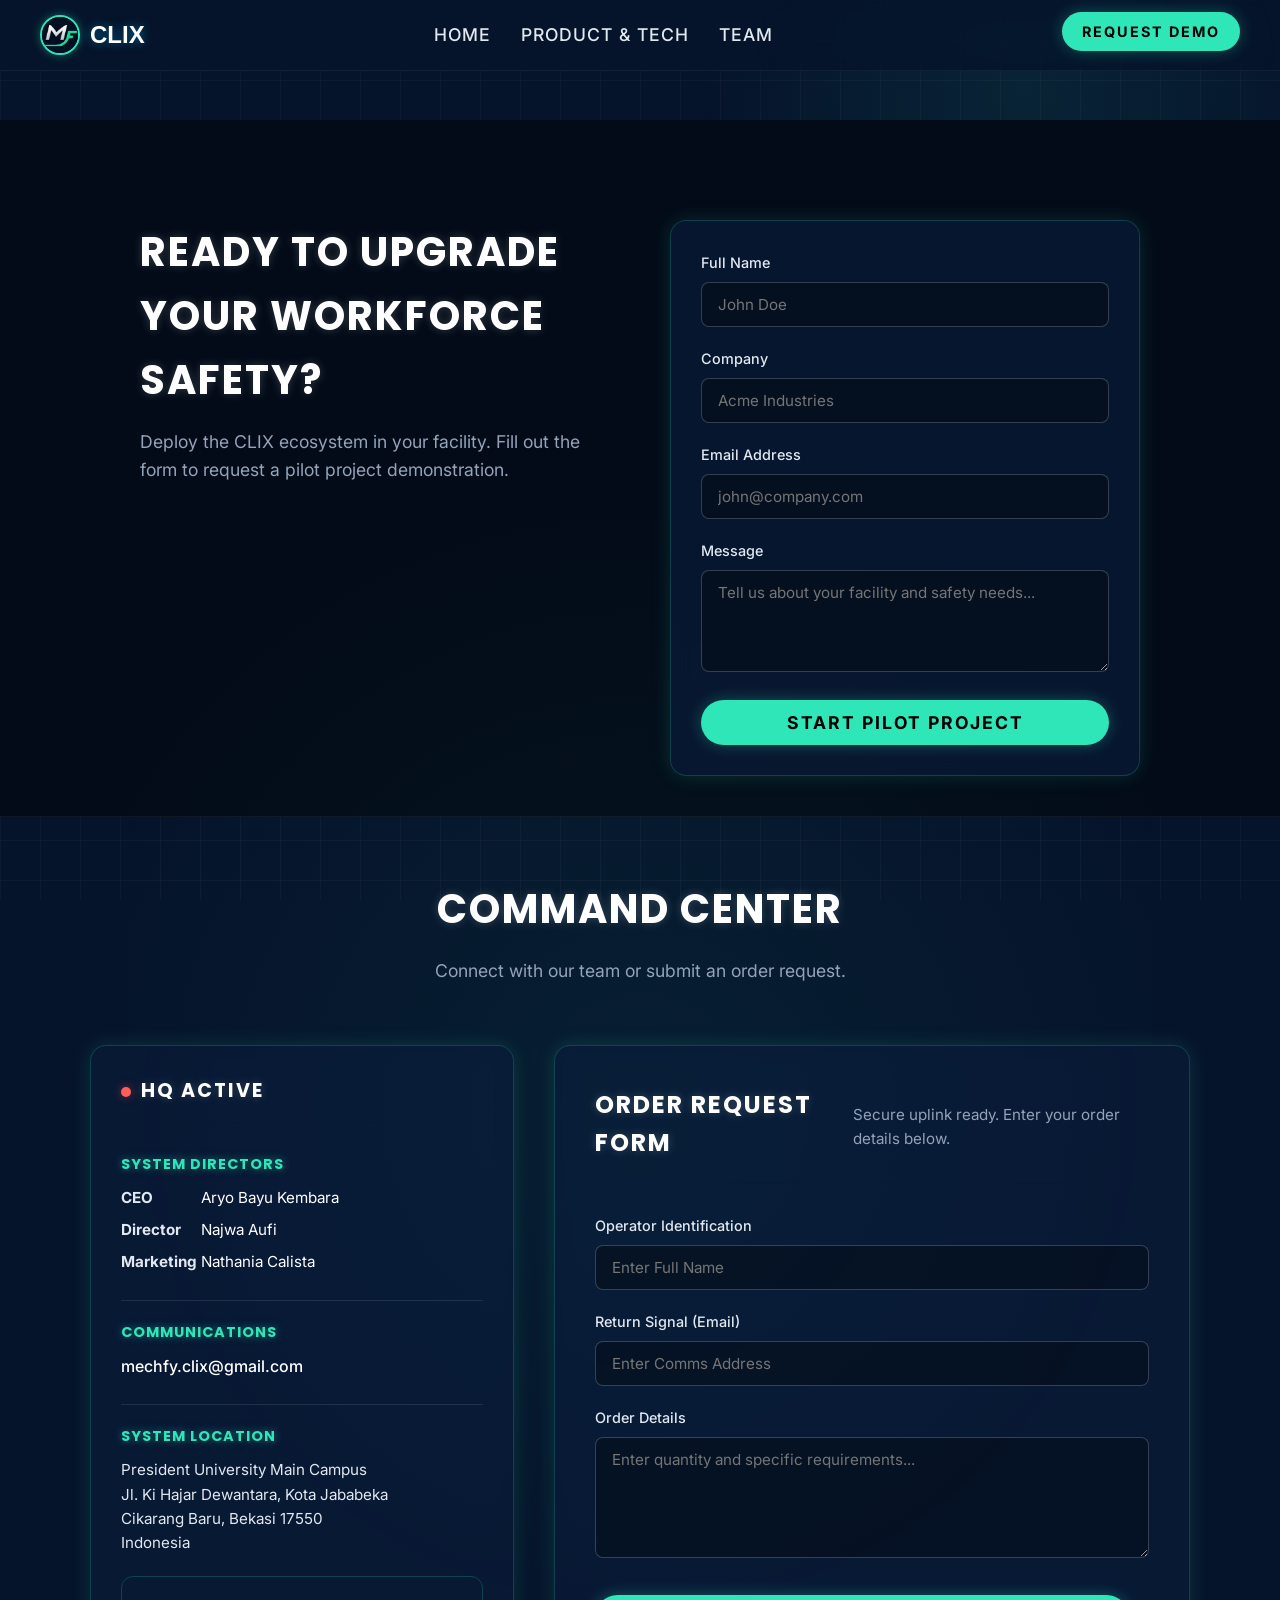
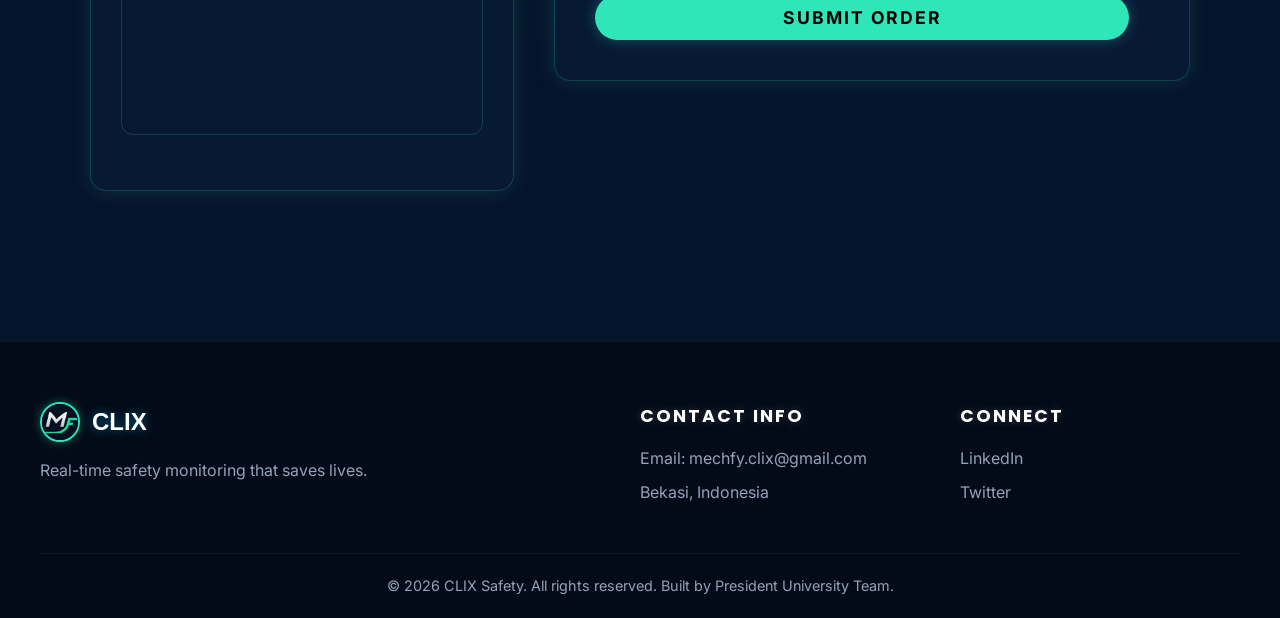
==== commit ec2154e1: "Add files via upload" ====
--- a/contact.html
+++ b/contact.html
@@ -9,6 +9,8 @@
     <link href="https://fonts.googleapis.com/css2?family=Poppins:wght@400;500;600;700;800&family=Inter:wght@300;400;500;600;700&display=swap" rel="stylesheet">
     <link rel="stylesheet" href="style.css">
     <link rel="stylesheet" href="dark-brand-theme.css">
+    <link rel="icon" type="image/jpeg" href="logo.jpeg?v=2">
+    <link rel="shortcut icon" href="logo.jpeg?v=2">
 </head>
 <body class="fade-in-page">
     <div class="dark-bg-grid"></div>
@@ -24,6 +26,7 @@
                 <li><a href="index.html" class="nav-link">Home</a></li>
                 <li><a href="product.html" class="nav-link">Product & Tech</a></li>
                 <li><a href="team.html" class="nav-link">Team</a></li>
+                <li class="mobile-only-btn"><a href="contact.html" class="nav-link text-turq active">Request Demo</a></li>
             </ul>
             <div class="nav-actions">
                 <a href="contact.html" class="btn btn-primary-dark btn-sm">Request Demo</a>
--- a/dark-brand-theme.css
+++ b/dark-brand-theme.css
@@ -29,6 +29,18 @@
     background-color: var(--navy-bg);
     color: var(--text-silver);
     font-family: 'Inter', sans-serif;
+    overflow-x: hidden;
+    width: 100%;
+}
+
+html {
+    overflow-x: hidden;
+    width: 100%;
+}
+
+img, video, iframe {
+    max-width: 100%;
+    height: auto;
 }
 
 /* Backgrounds */
@@ -127,6 +139,10 @@
     box-shadow: 0 0 8px var(--accent-turq);
 }
 
+.mobile-only-btn {
+    display: none;
+}
+
 /* Buttons Dark */
 .btn-primary-dark {
     background: var(--accent-turq);
@@ -229,11 +245,13 @@
 }
 
 .hero-title-dark {
-    font-size: 3.8rem;
+    font-size: clamp(2rem, 5.5vw, 3.8rem);
     line-height: 1.15;
     font-weight: 800;
     margin-bottom: 24px;
     color: var(--text-white);
+    word-wrap: break-word;
+    hyphens: auto;
 }
 
 .hero-subtitle-dark {
@@ -276,6 +294,22 @@
 
 .mockup-title {
     color: var(--text-silver);
+}
+
+.mockup-body {
+    flex: 1;
+    display: flex;
+    justify-content: center;
+    align-items: center;
+    overflow: hidden;
+    padding: 20px;
+}
+
+.mockup-video {
+    width: 100%;
+    height: 100%;
+    object-fit: contain;
+    max-width: 100%;
 }
 
 .floating-cards-dark {
@@ -673,19 +707,140 @@
 }
 
 /* Responsive Overrides */
-@media (max-width: 992px) {
-    .hero-container-dark { grid-template-columns: 1fr; text-align: center; }
+@media (max-width: 1024px) {
+    /* Navbar Responsive */
+    .nav-links {
+        display: none;
+        flex-direction: column;
+        position: absolute;
+        top: 70px;
+        left: 0;
+        width: 100%;
+        background: rgba(6, 20, 43, 0.98);
+        backdrop-filter: blur(15px);
+        -webkit-backdrop-filter: blur(15px);
+        padding: 20px 40px;
+        border-bottom: 1px solid var(--border-glass);
+        box-shadow: 0 10px 30px rgba(0, 0, 0, 0.8);
+        z-index: 999;
+    }
+    .nav-links.active {
+        display: flex;
+    }
+    .mobile-only-btn {
+        display: block;
+        margin-top: 15px;
+        padding-top: 15px;
+        border-top: 1px solid rgba(255, 255, 255, 0.1);
+        width: 100%;
+        text-align: center;
+    }
+    .menu-toggle {
+        display: flex;
+    }
+    .nav-actions {
+        display: none !important;
+    }
+
+    /* Layout Grids */
+    .hero-container-dark { grid-template-columns: 1fr; text-align: center; gap: 40px; }
+    .hero-subtitle-dark { margin: 0 auto 30px; }
     .cta-group { justify-content: center; }
-    .features-grid-dark { grid-template-columns: repeat(2, 1fr); }
+    
+    .features-grid-dark { grid-template-columns: repeat(2, 1fr); gap: 20px; }
     .flow-container { flex-direction: column; gap: 30px; }
     .flow-connector { display: none; }
+    
     .benefits-dashboard { grid-template-columns: 1fr; grid-template-rows: auto; }
     .b-main, .b-sub1, .b-sub2, .b-sub3, .b-sub4 { grid-column: span 1; }
-    .contact-grid { grid-template-columns: 1fr; }
-    .hero-title-dark { font-size: 3rem; }
+    
+    .contact-grid { grid-template-columns: 1fr; gap: 40px; }
+    .command-center-container { grid-template-columns: 1fr; gap: 40px; }
+    
+    /* Mockup constraints */
+    .hero-visual-dark { height: auto; min-height: 400px; padding: 20px 0; }
+    .dashboard-mockup { width: 100%; height: auto; aspect-ratio: 16/9; }
 }
 
 @media (max-width: 768px) {
+    /* Mobile text and layout scaling */
+    .section-container-dark { padding: 60px 20px; }
+    .hero-container-dark { padding: 0 20px; padding-top: 20px; }
+    .nav-container { padding: 0 20px; }
+    
+    .hero-subtitle-dark { font-size: 1rem; }
+    .section-title-dark { font-size: 1.8rem; }
+    .section-header-dark { margin-bottom: 40px; }
+    
+    /* Hero button stacking */
+    .cta-group { flex-direction: column; width: 100%; gap: 15px; }
+    .cta-group .btn { width: 100%; display: block; box-sizing: border-box; text-align: center; }
+    
+    /* Grids to 1 column */
     .features-grid-dark { grid-template-columns: 1fr; }
-    .footer-container { grid-template-columns: 1fr; }
-}
+    .footer-container { grid-template-columns: 1fr; gap: 30px; text-align: center; }
+    
+    .tech-content { grid-template-columns: 1fr; gap: 30px; }
+    
+    /* Form overrides */
+    .form-group input, .form-group textarea {
+        width: 100%;
+        box-sizing: border-box;
+    }
+    
+    /* Visual constraints */
+    .hero-visual-dark { 
+        min-height: unset; 
+        height: auto;
+        margin-top: 30px; 
+        display: flex;
+        flex-direction: column;
+        align-items: center;
+    }
+    
+    .dashboard-mockup {
+        width: 100%;
+        height: auto;
+        aspect-ratio: auto;
+    }
+
+    .mockup-body {
+        padding: 10px;
+    }
+
+    .mockup-video {
+        width: 100%;
+        height: auto;
+        object-fit: contain;
+    }
+
+    .glass-card-dark { padding: 20px; }
+    
+    /* Reposition Floating Cards for Mobile */
+    .floating-cards-dark {
+        position: relative;
+        width: 100%;
+        height: auto;
+        display: flex;
+        flex-wrap: wrap;
+        justify-content: center;
+        gap: 10px;
+        margin-top: 15px;
+        pointer-events: auto;
+    }
+
+    .floating-cards-dark .float-1,
+    .floating-cards-dark .float-2,
+    .floating-cards-dark .float-3 {
+        position: relative;
+        top: auto !important;
+        left: auto !important;
+        right: auto !important;
+        bottom: auto !important;
+        transform: none !important;
+        animation: none !important;
+        padding: 6px 10px;
+        font-size: 0.75rem;
+        margin: 0;
+    }
+}
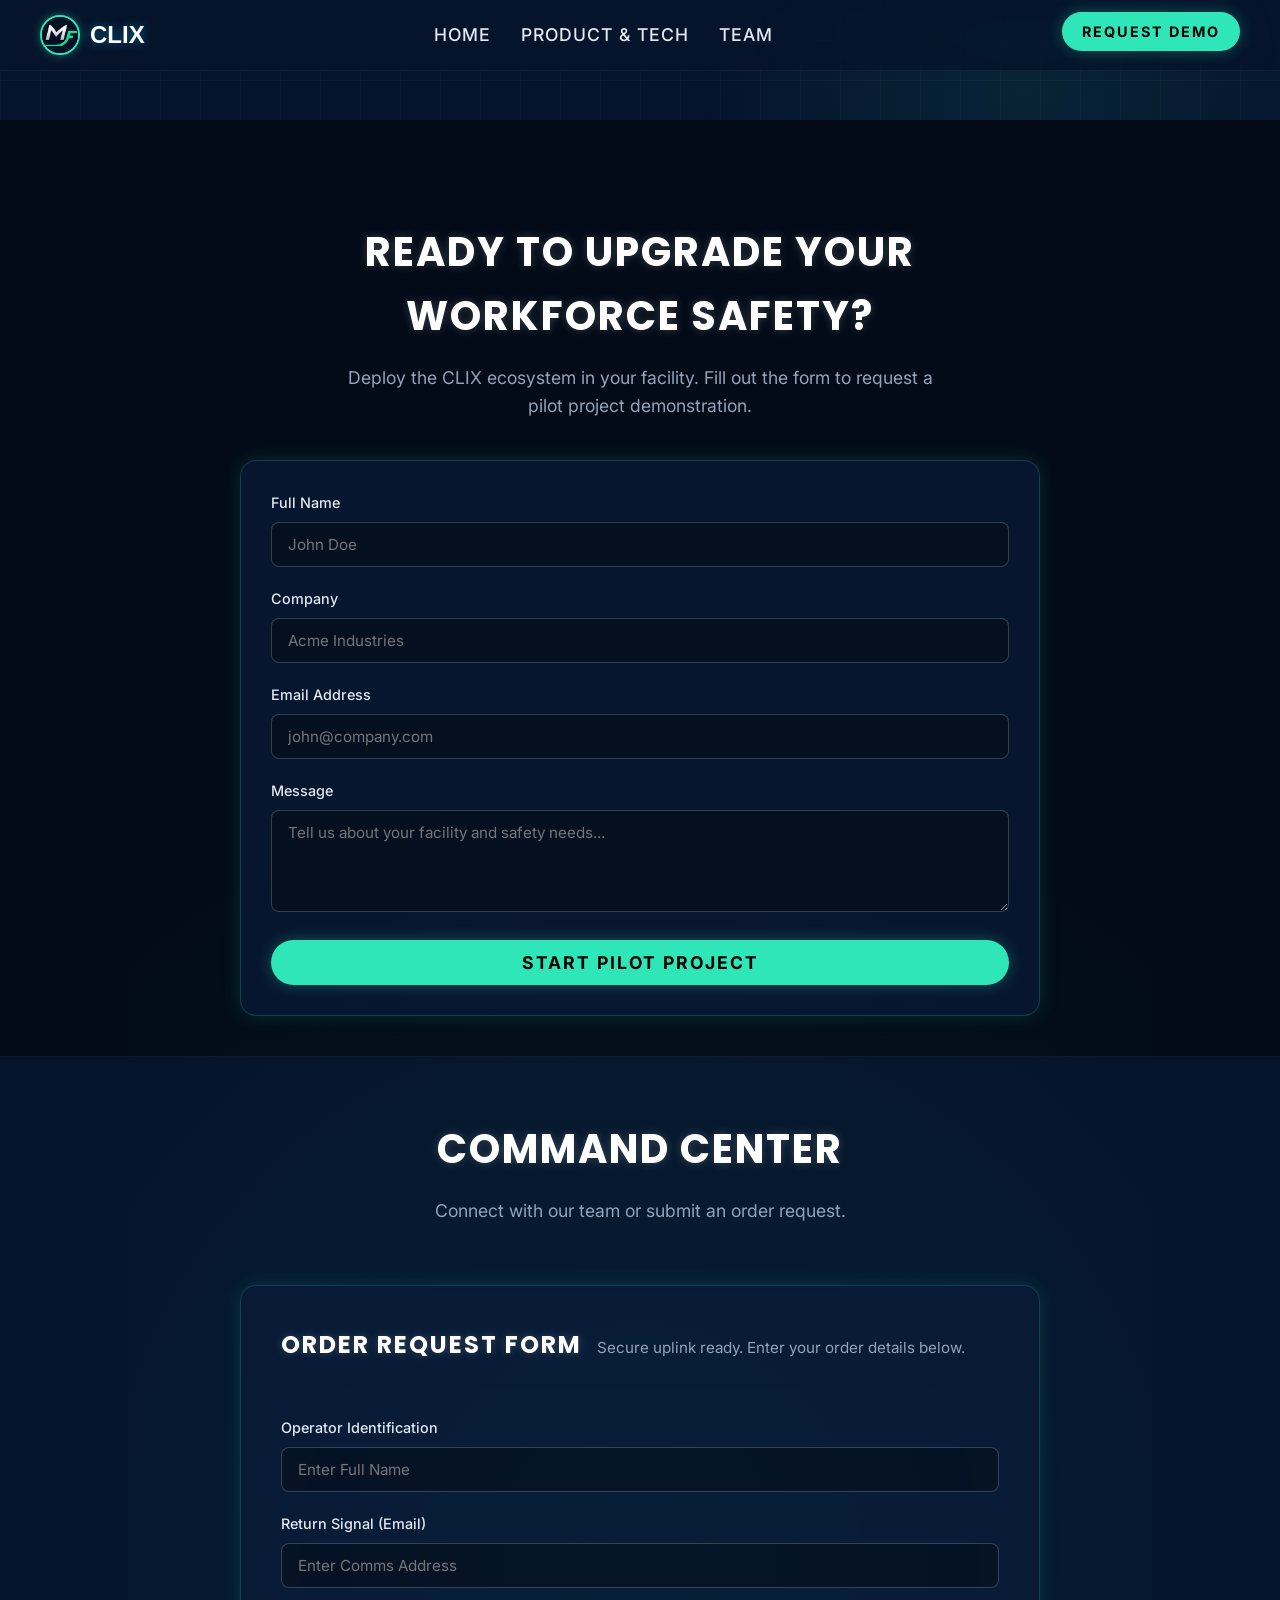
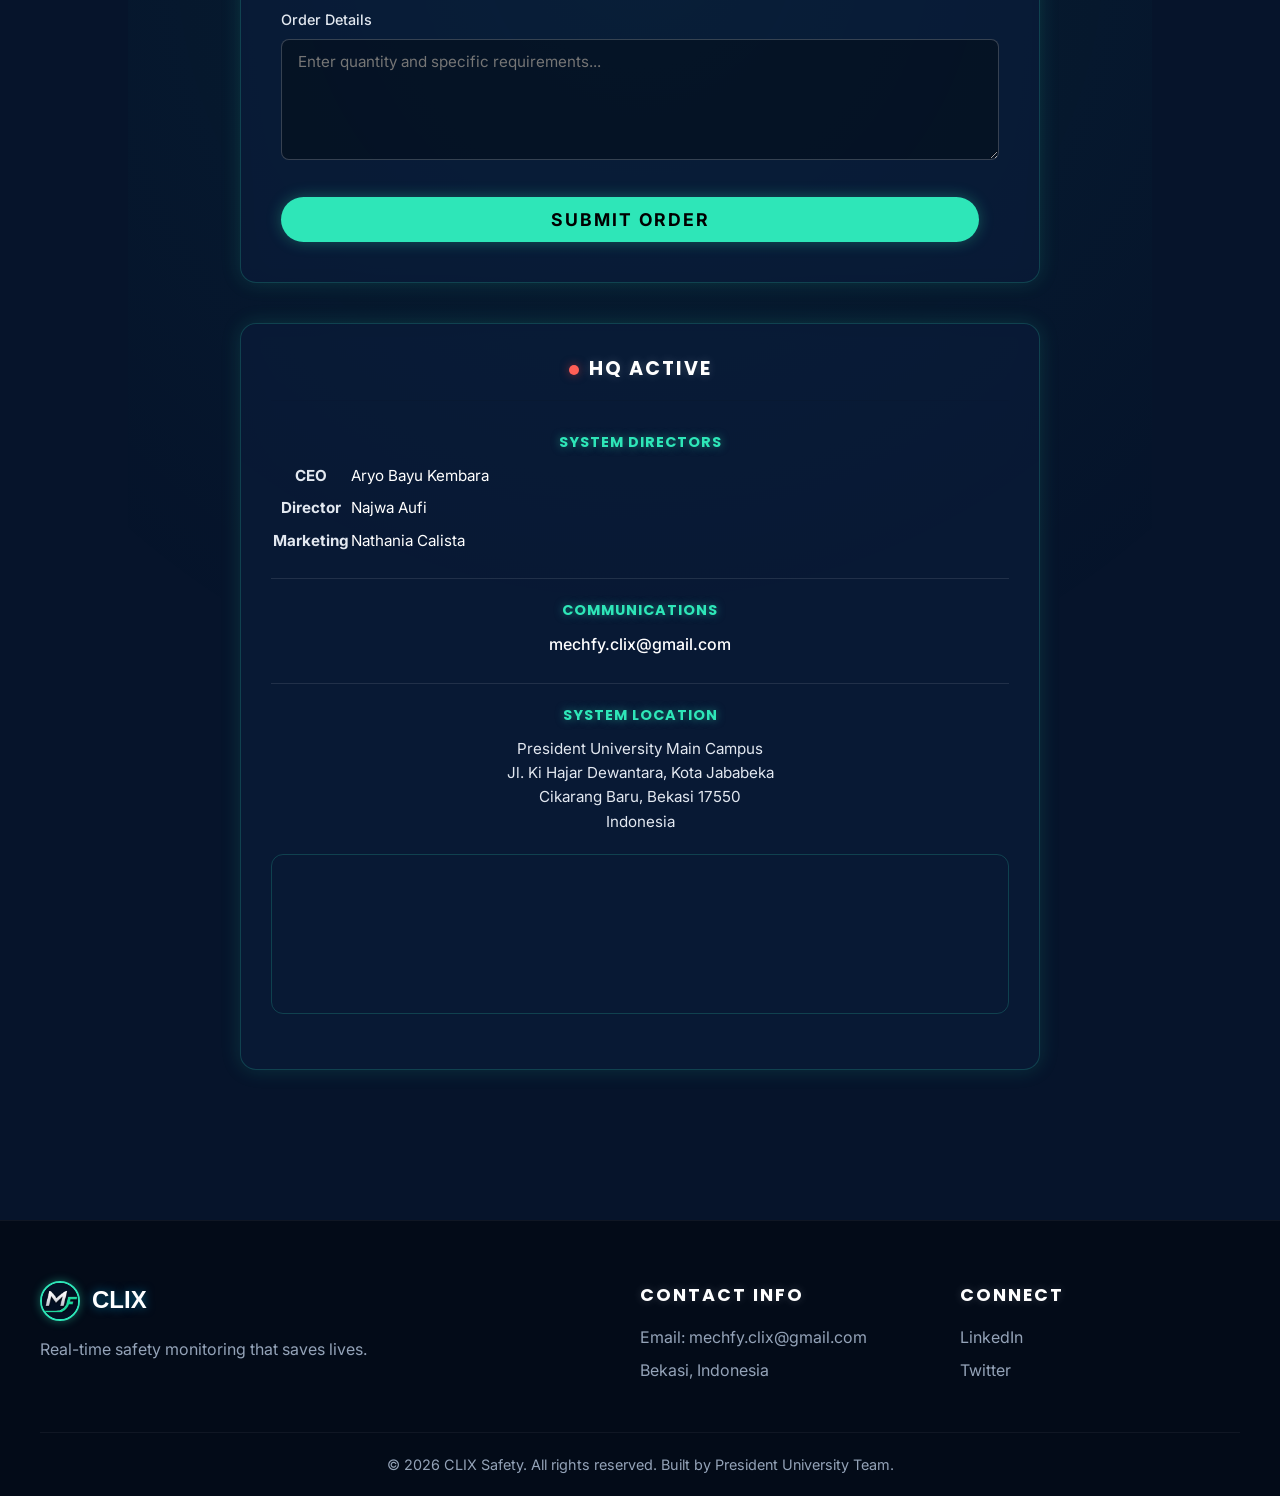
==== commit 8daa46e5: "Add files via upload" ====
--- a/contact.html
+++ b/contact.html
@@ -40,13 +40,13 @@
     </nav>
 
     <main class="page-content standalone-page">
-        <!-- Request Demo Section (from index.html) -->
+        <!-- Request Demo Section -->
         <section id="demo" class="section-container-dark bg-dark-gray relative" style="padding-bottom: 40px; border-bottom: 1px solid rgba(255,255,255,0.05);">
             <div class="ambient-glow-center"></div>
-            <div class="contact-grid">
-                <div class="contact-info fade-in-up">
+            <div class="single-column-container" style="display: flex; flex-direction: column; gap: 40px; max-width: 800px; margin: 0 auto;">
+                <div class="contact-info fade-in-up" style="text-align: center;">
                     <h2 class="section-title-dark">Ready to upgrade your workforce safety?</h2>
-                    <p class="section-desc-dark text-left">Deploy the CLIX ecosystem in your facility. Fill out the form to request a pilot project demonstration.</p>
+                    <p class="section-desc-dark" style="margin: 0 auto; max-width: 600px;">Deploy the CLIX ecosystem in your facility. Fill out the form to request a pilot project demonstration.</p>
                 </div>
                 
                 <div class="contact-form-wrapper glass-card-dark fade-in-up delay-2">
@@ -75,55 +75,16 @@
 
         <!-- Command Center Section -->
         <section id="contact" class="section-container-dark" style="padding-top: 60px;">
-            <div class="section-header-dark fade-in-up">
+            <div class="section-header-dark fade-in-up" style="text-align: center;">
                 <h2 class="section-title-dark">Command Center</h2>
-                <p class="section-desc-dark">Connect with our team or submit an order request.</p>
+                <p class="section-desc-dark" style="margin: 0 auto;">Connect with our team or submit an order request.</p>
             </div>
             
-            <div class="command-center-container fade-in-up" style="display: grid; grid-template-columns: 1fr 1.5fr; gap: 40px; max-width: 1100px; margin: 0 auto; align-items: start;">
+            <div class="command-center-container fade-in-up" style="display: flex; flex-direction: column; gap: 40px; max-width: 800px; margin: 0 auto; align-items: stretch;">
                 
-                <!-- Left Panel -->
-                <div class="info-panel glass-card-dark" style="padding: 30px;">
-                    <div class="panel-header" style="display: flex; align-items: center; gap: 10px; margin-bottom: 30px;">
-                        <div class="blinking-dot" style="width: 10px; height: 10px; background: var(--status-red); border-radius: 50%; box-shadow: 0 0 10px rgba(239, 68, 68, 0.5); animation: blink 1.5s infinite alternate;"></div>
-                        <h2 class="panel-title" style="font-family: 'Poppins', sans-serif; font-size: 1.2rem; margin: 0; color: var(--text-white);">HQ ACTIVE</h2>
-                    </div>
-                    
-                    <div class="contact-section" style="margin-bottom: 25px;">
-                        <h4 class="text-turq" style="font-family: 'Poppins', sans-serif; font-size: 0.9rem; text-transform: uppercase; letter-spacing: 1px; margin-bottom: 10px;">System Directors</h4>
-                        <ul class="contact-list" style="list-style: none; padding: 0; color: var(--text-white);">
-                            <li style="margin-bottom: 8px;"><strong style="color: var(--text-silver); display: inline-block; width: 80px;">CEO</strong> Aryo Bayu Kembara</li>
-                            <li style="margin-bottom: 8px;"><strong style="color: var(--text-silver); display: inline-block; width: 80px;">Director</strong> Najwa Aufi</li>
-                            <li style="margin-bottom: 8px;"><strong style="color: var(--text-silver); display: inline-block; width: 80px;">Marketing</strong> Nathania Calista</li>
-                        </ul>
-                    </div>
-                    
-                    <div class="divider" style="height: 1px; background: rgba(255,255,255,0.1); margin: 20px 0;"></div>
-                    
-                    <div class="contact-section" style="margin-bottom: 25px;">
-                        <h4 class="text-turq" style="font-family: 'Poppins', sans-serif; font-size: 0.9rem; text-transform: uppercase; letter-spacing: 1px; margin-bottom: 10px;">Communications</h4>
-                        <p class="data-value"><a href="mailto:mechfy.clix@gmail.com" style="color: var(--text-white); text-decoration: none; font-weight: 500;">mechfy.clix@gmail.com</a></p>
-                    </div>
-                    
-                    <div class="divider" style="height: 1px; background: rgba(255,255,255,0.1); margin: 20px 0;"></div>
-                    
-                    <div class="contact-section">
-                        <h4 class="text-turq" style="font-family: 'Poppins', sans-serif; font-size: 0.9rem; text-transform: uppercase; letter-spacing: 1px; margin-bottom: 10px;">System Location</h4>
-                        <p class="data-value address-text" style="color: var(--text-silver); font-size: 0.95rem; line-height: 1.6; margin-bottom: 20px;">
-                            President University Main Campus<br>
-                            Jl. Ki Hajar Dewantara, Kota Jababeka<br>
-                            Cikarang Baru, Bekasi 17550<br>
-                            Indonesia
-                        </p>
-                        <div class="map-container" style="border-radius: 12px; overflow: hidden; border: 1px solid rgba(46, 230, 184, 0.2);">
-                            <iframe src="https://www.google.com/maps/embed?pb=!1m18!1m12!1m3!1d3965.7533031023774!2d107.16817117581177!3d-6.296120593693246!2m3!1f0!2f0!3f0!3m2!1i1024!2i768!4f13.1!3m3!1m2!1s0x2e6984cb26e2e4cd%3A0x8e820cfd4a0fc3f0!2sPresident%20University!5e0!3m2!1sen!2sid!4v1700000000000!5m2!1sen!2sid" width="100%" height="150" style="border:0;" allowfullscreen="" loading="lazy" referrerpolicy="no-referrer-when-downgrade"></iframe>
-                        </div>
-                    </div>
-                </div>
-
-                <!-- Right Panel -->
+                <!-- Order Request Form -->
                 <div class="form-panel glass-card-dark" style="padding: 40px;">
-                    <div class="form-header" style="margin-bottom: 30px;">
+                    <div class="form-header" style="margin-bottom: 30px; text-align: center;">
                         <h3 style="font-family: 'Poppins', sans-serif; font-size: 1.5rem; margin-bottom: 5px; color: var(--text-white);">Order Request Form</h3>
                         <p style="color: var(--text-gray); font-size: 0.95rem;">Secure uplink ready. Enter your order details below.</p>
                     </div>
@@ -151,6 +112,45 @@
                             <div class="system-msg" id="form-msg" style="text-align: center; margin-top: 15px; font-weight: 500;"></div>
                         </div>
                     </form>
+                </div>
+
+                <!-- HQ Active -->
+                <div class="info-panel glass-card-dark" style="padding: 30px;">
+                    <div class="panel-header" style="display: flex; align-items: center; justify-content: center; gap: 10px; margin-bottom: 30px;">
+                        <div class="blinking-dot" style="width: 10px; height: 10px; background: var(--status-red); border-radius: 50%; box-shadow: 0 0 10px rgba(239, 68, 68, 0.5); animation: blink 1.5s infinite alternate;"></div>
+                        <h2 class="panel-title" style="font-family: 'Poppins', sans-serif; font-size: 1.2rem; margin: 0; color: var(--text-white);">HQ ACTIVE</h2>
+                    </div>
+                    
+                    <div class="contact-section" style="margin-bottom: 25px; text-align: center;">
+                        <h4 class="text-turq" style="font-family: 'Poppins', sans-serif; font-size: 0.9rem; text-transform: uppercase; letter-spacing: 1px; margin-bottom: 10px;">System Directors</h4>
+                        <ul class="contact-list" style="list-style: none; padding: 0; color: var(--text-white);">
+                            <li style="margin-bottom: 8px;"><strong style="color: var(--text-silver); display: inline-block; width: 80px;">CEO</strong> Aryo Bayu Kembara</li>
+                            <li style="margin-bottom: 8px;"><strong style="color: var(--text-silver); display: inline-block; width: 80px;">Director</strong> Najwa Aufi</li>
+                            <li style="margin-bottom: 8px;"><strong style="color: var(--text-silver); display: inline-block; width: 80px;">Marketing</strong> Nathania Calista</li>
+                        </ul>
+                    </div>
+                    
+                    <div class="divider" style="height: 1px; background: rgba(255,255,255,0.1); margin: 20px 0;"></div>
+                    
+                    <div class="contact-section" style="margin-bottom: 25px; text-align: center;">
+                        <h4 class="text-turq" style="font-family: 'Poppins', sans-serif; font-size: 0.9rem; text-transform: uppercase; letter-spacing: 1px; margin-bottom: 10px;">Communications</h4>
+                        <p class="data-value"><a href="mailto:mechfy.clix@gmail.com" style="color: var(--text-white); text-decoration: none; font-weight: 500;">mechfy.clix@gmail.com</a></p>
+                    </div>
+                    
+                    <div class="divider" style="height: 1px; background: rgba(255,255,255,0.1); margin: 20px 0;"></div>
+                    
+                    <div class="contact-section" style="text-align: center;">
+                        <h4 class="text-turq" style="font-family: 'Poppins', sans-serif; font-size: 0.9rem; text-transform: uppercase; letter-spacing: 1px; margin-bottom: 10px;">System Location</h4>
+                        <p class="data-value address-text" style="color: var(--text-silver); font-size: 0.95rem; line-height: 1.6; margin-bottom: 20px;">
+                            President University Main Campus<br>
+                            Jl. Ki Hajar Dewantara, Kota Jababeka<br>
+                            Cikarang Baru, Bekasi 17550<br>
+                            Indonesia
+                        </p>
+                        <div class="map-container" style="border-radius: 12px; overflow: hidden; border: 1px solid rgba(46, 230, 184, 0.2);">
+                            <iframe src="https://www.google.com/maps/embed?pb=!1m18!1m12!1m3!1d3965.7533031023774!2d107.16817117581177!3d-6.296120593693246!2m3!1f0!2f0!3f0!3m2!1i1024!2i768!4f13.1!3m3!1m2!1s0x2e6984cb26e2e4cd%3A0x8e820cfd4a0fc3f0!2sPresident%20University!5e0!3m2!1sen!2sid!4v1700000000000!5m2!1sen!2sid" width="100%" height="150" style="border:0;" allowfullscreen="" loading="lazy" referrerpolicy="no-referrer-when-downgrade"></iframe>
+                        </div>
+                    </div>
                 </div>
                 
             </div>
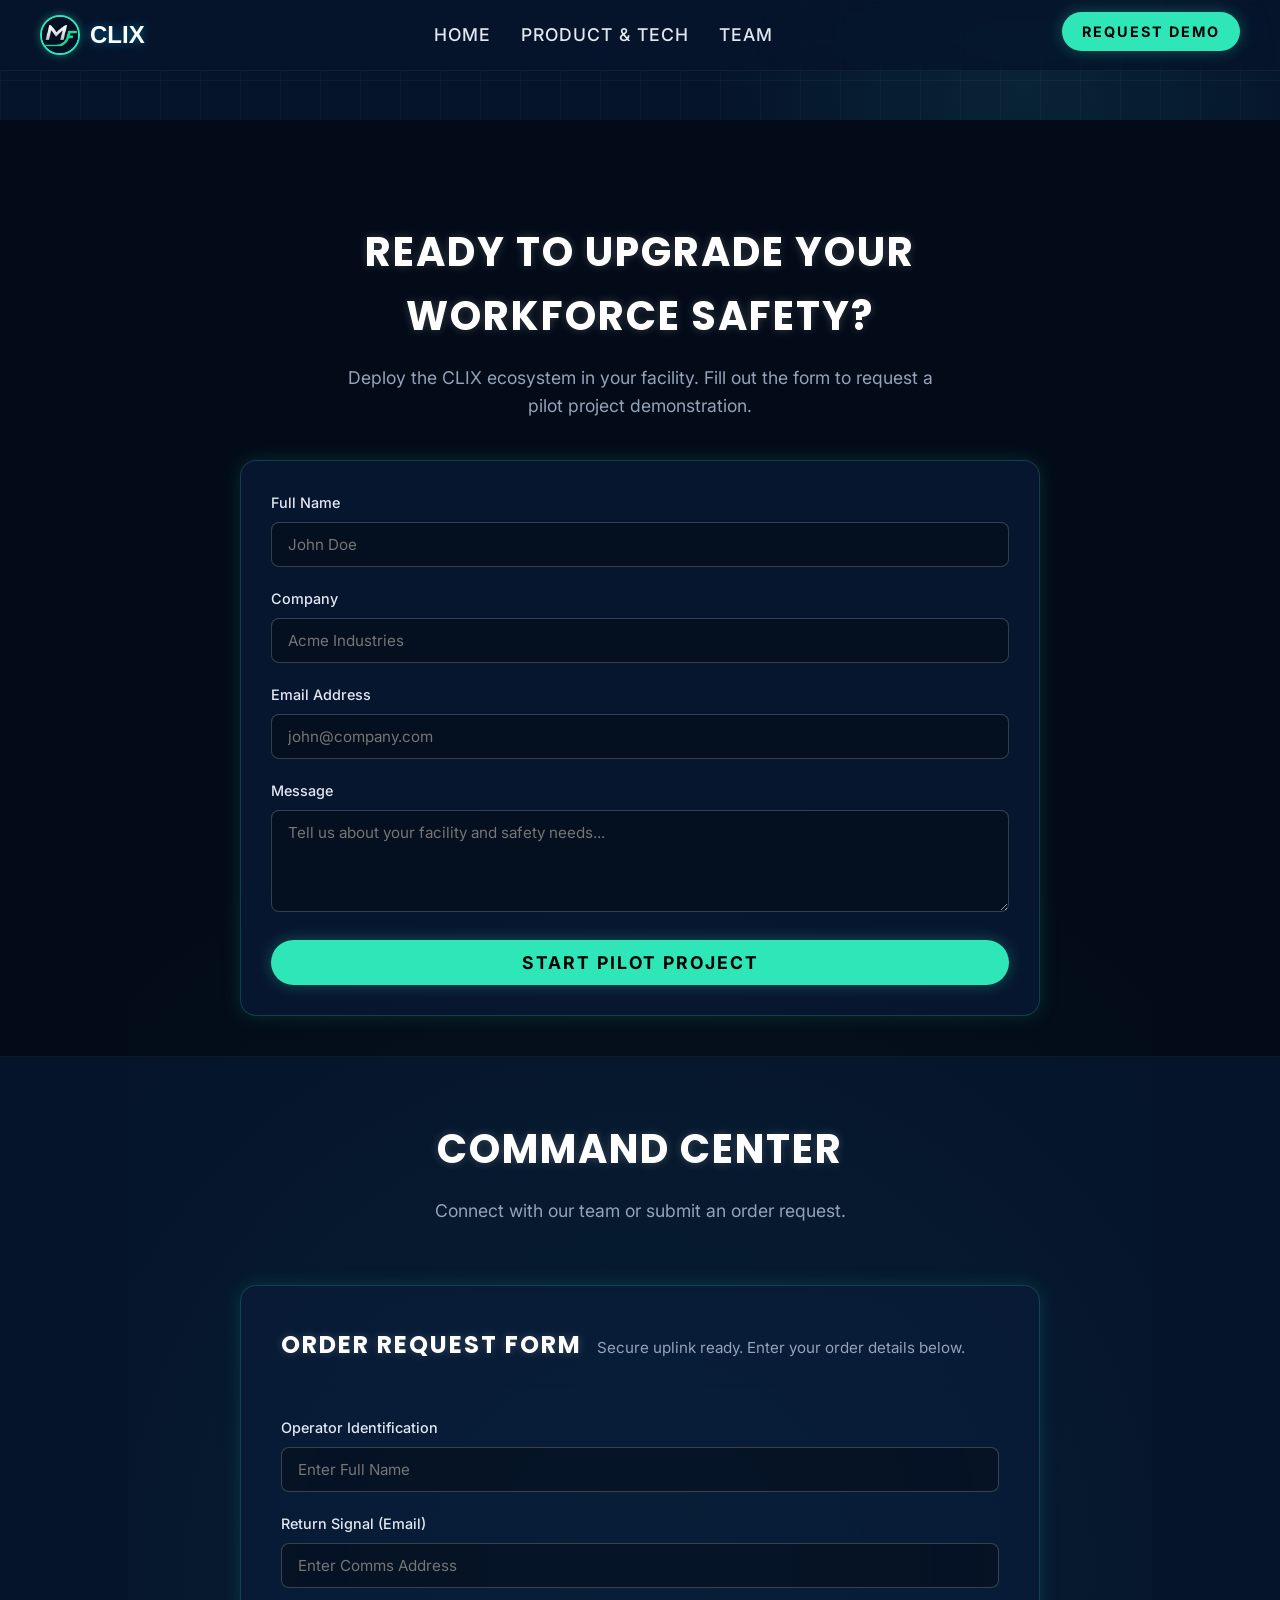
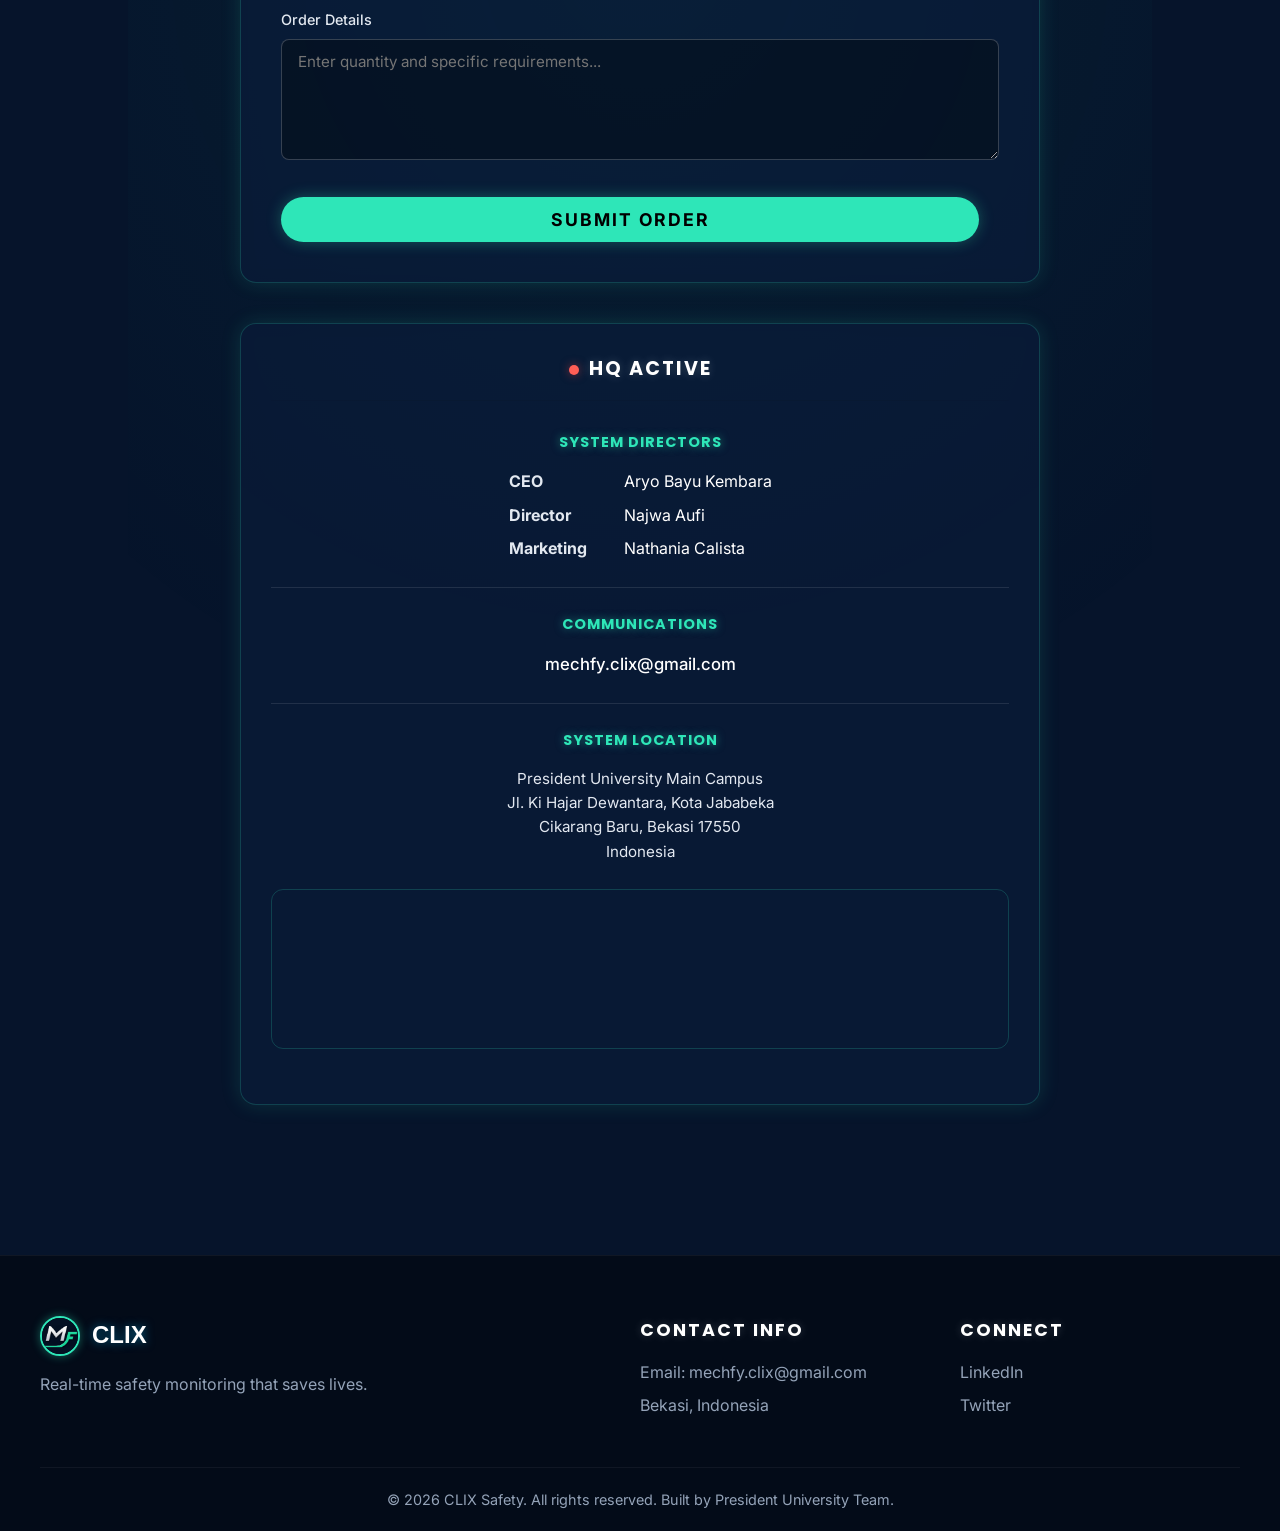
==== commit 38b5fe5e: "Add files via upload" ====
--- a/contact.html
+++ b/contact.html
@@ -121,34 +121,34 @@
                         <h2 class="panel-title" style="font-family: 'Poppins', sans-serif; font-size: 1.2rem; margin: 0; color: var(--text-white);">HQ ACTIVE</h2>
                     </div>
                     
-                    <div class="contact-section" style="margin-bottom: 25px; text-align: center;">
-                        <h4 class="text-turq" style="font-family: 'Poppins', sans-serif; font-size: 0.9rem; text-transform: uppercase; letter-spacing: 1px; margin-bottom: 10px;">System Directors</h4>
-                        <ul class="contact-list" style="list-style: none; padding: 0; color: var(--text-white);">
-                            <li style="margin-bottom: 8px;"><strong style="color: var(--text-silver); display: inline-block; width: 80px;">CEO</strong> Aryo Bayu Kembara</li>
-                            <li style="margin-bottom: 8px;"><strong style="color: var(--text-silver); display: inline-block; width: 80px;">Director</strong> Najwa Aufi</li>
-                            <li style="margin-bottom: 8px;"><strong style="color: var(--text-silver); display: inline-block; width: 80px;">Marketing</strong> Nathania Calista</li>
-                        </ul>
+                    <div class="contact-section" style="margin-bottom: 25px; display: flex; flex-direction: column; align-items: center;">
+                        <h4 class="text-turq" style="font-family: 'Poppins', sans-serif; font-size: 0.9rem; text-transform: uppercase; letter-spacing: 1px; margin-bottom: 15px;">System Directors</h4>
+                        <div style="display: grid; grid-template-columns: 100px 1fr; gap: 8px 15px; text-align: left; color: var(--text-white);">
+                            <strong style="color: var(--text-silver);">CEO</strong> <span>Aryo Bayu Kembara</span>
+                            <strong style="color: var(--text-silver);">Director</strong> <span>Najwa Aufi</span>
+                            <strong style="color: var(--text-silver);">Marketing</strong> <span>Nathania Calista</span>
+                        </div>
                     </div>
                     
-                    <div class="divider" style="height: 1px; background: rgba(255,255,255,0.1); margin: 20px 0;"></div>
+                    <div class="divider" style="height: 1px; background: rgba(255,255,255,0.1); margin: 25px 0;"></div>
                     
-                    <div class="contact-section" style="margin-bottom: 25px; text-align: center;">
-                        <h4 class="text-turq" style="font-family: 'Poppins', sans-serif; font-size: 0.9rem; text-transform: uppercase; letter-spacing: 1px; margin-bottom: 10px;">Communications</h4>
-                        <p class="data-value"><a href="mailto:mechfy.clix@gmail.com" style="color: var(--text-white); text-decoration: none; font-weight: 500;">mechfy.clix@gmail.com</a></p>
+                    <div class="contact-section" style="margin-bottom: 25px; display: flex; flex-direction: column; align-items: center;">
+                        <h4 class="text-turq" style="font-family: 'Poppins', sans-serif; font-size: 0.9rem; text-transform: uppercase; letter-spacing: 1px; margin-bottom: 15px;">Communications</h4>
+                        <p class="data-value" style="text-align: center;"><a href="mailto:mechfy.clix@gmail.com" style="color: var(--text-white); text-decoration: none; font-weight: 500; font-size: 1.05rem;">mechfy.clix@gmail.com</a></p>
                     </div>
                     
-                    <div class="divider" style="height: 1px; background: rgba(255,255,255,0.1); margin: 20px 0;"></div>
+                    <div class="divider" style="height: 1px; background: rgba(255,255,255,0.1); margin: 25px 0;"></div>
                     
-                    <div class="contact-section" style="text-align: center;">
-                        <h4 class="text-turq" style="font-family: 'Poppins', sans-serif; font-size: 0.9rem; text-transform: uppercase; letter-spacing: 1px; margin-bottom: 10px;">System Location</h4>
-                        <p class="data-value address-text" style="color: var(--text-silver); font-size: 0.95rem; line-height: 1.6; margin-bottom: 20px;">
+                    <div class="contact-section" style="display: flex; flex-direction: column; align-items: center;">
+                        <h4 class="text-turq" style="font-family: 'Poppins', sans-serif; font-size: 0.9rem; text-transform: uppercase; letter-spacing: 1px; margin-bottom: 15px;">System Location</h4>
+                        <p class="data-value address-text" style="color: var(--text-silver); font-size: 0.95rem; line-height: 1.6; margin-bottom: 25px; text-align: center; max-width: 300px;">
                             President University Main Campus<br>
                             Jl. Ki Hajar Dewantara, Kota Jababeka<br>
                             Cikarang Baru, Bekasi 17550<br>
                             Indonesia
                         </p>
-                        <div class="map-container" style="border-radius: 12px; overflow: hidden; border: 1px solid rgba(46, 230, 184, 0.2);">
-                            <iframe src="https://www.google.com/maps/embed?pb=!1m18!1m12!1m3!1d3965.7533031023774!2d107.16817117581177!3d-6.296120593693246!2m3!1f0!2f0!3f0!3m2!1i1024!2i768!4f13.1!3m3!1m2!1s0x2e6984cb26e2e4cd%3A0x8e820cfd4a0fc3f0!2sPresident%20University!5e0!3m2!1sen!2sid!4v1700000000000!5m2!1sen!2sid" width="100%" height="150" style="border:0;" allowfullscreen="" loading="lazy" referrerpolicy="no-referrer-when-downgrade"></iframe>
+                        <div class="map-container" style="border-radius: 12px; overflow: hidden; border: 1px solid rgba(46, 230, 184, 0.2); width: 100%;">
+                            <iframe src="https://www.google.com/maps/embed?pb=!1m18!1m12!1m3!1d3965.7533031023774!2d107.16817117581177!3d-6.296120593693246!2m3!1f0!2f0!3f0!3m2!1i1024!2i768!4f13.1!3m3!1m2!1s0x2e6984cb26e2e4cd%3A0x8e820cfd4a0fc3f0!2sPresident%20University!5e0!3m2!1sen!2sid!4v1700000000000!5m2!1sen!2sid" width="100%" height="400" style="border:0;" allowfullscreen="" loading="lazy" referrerpolicy="no-referrer-when-downgrade"></iframe>
                         </div>
                     </div>
                 </div>
